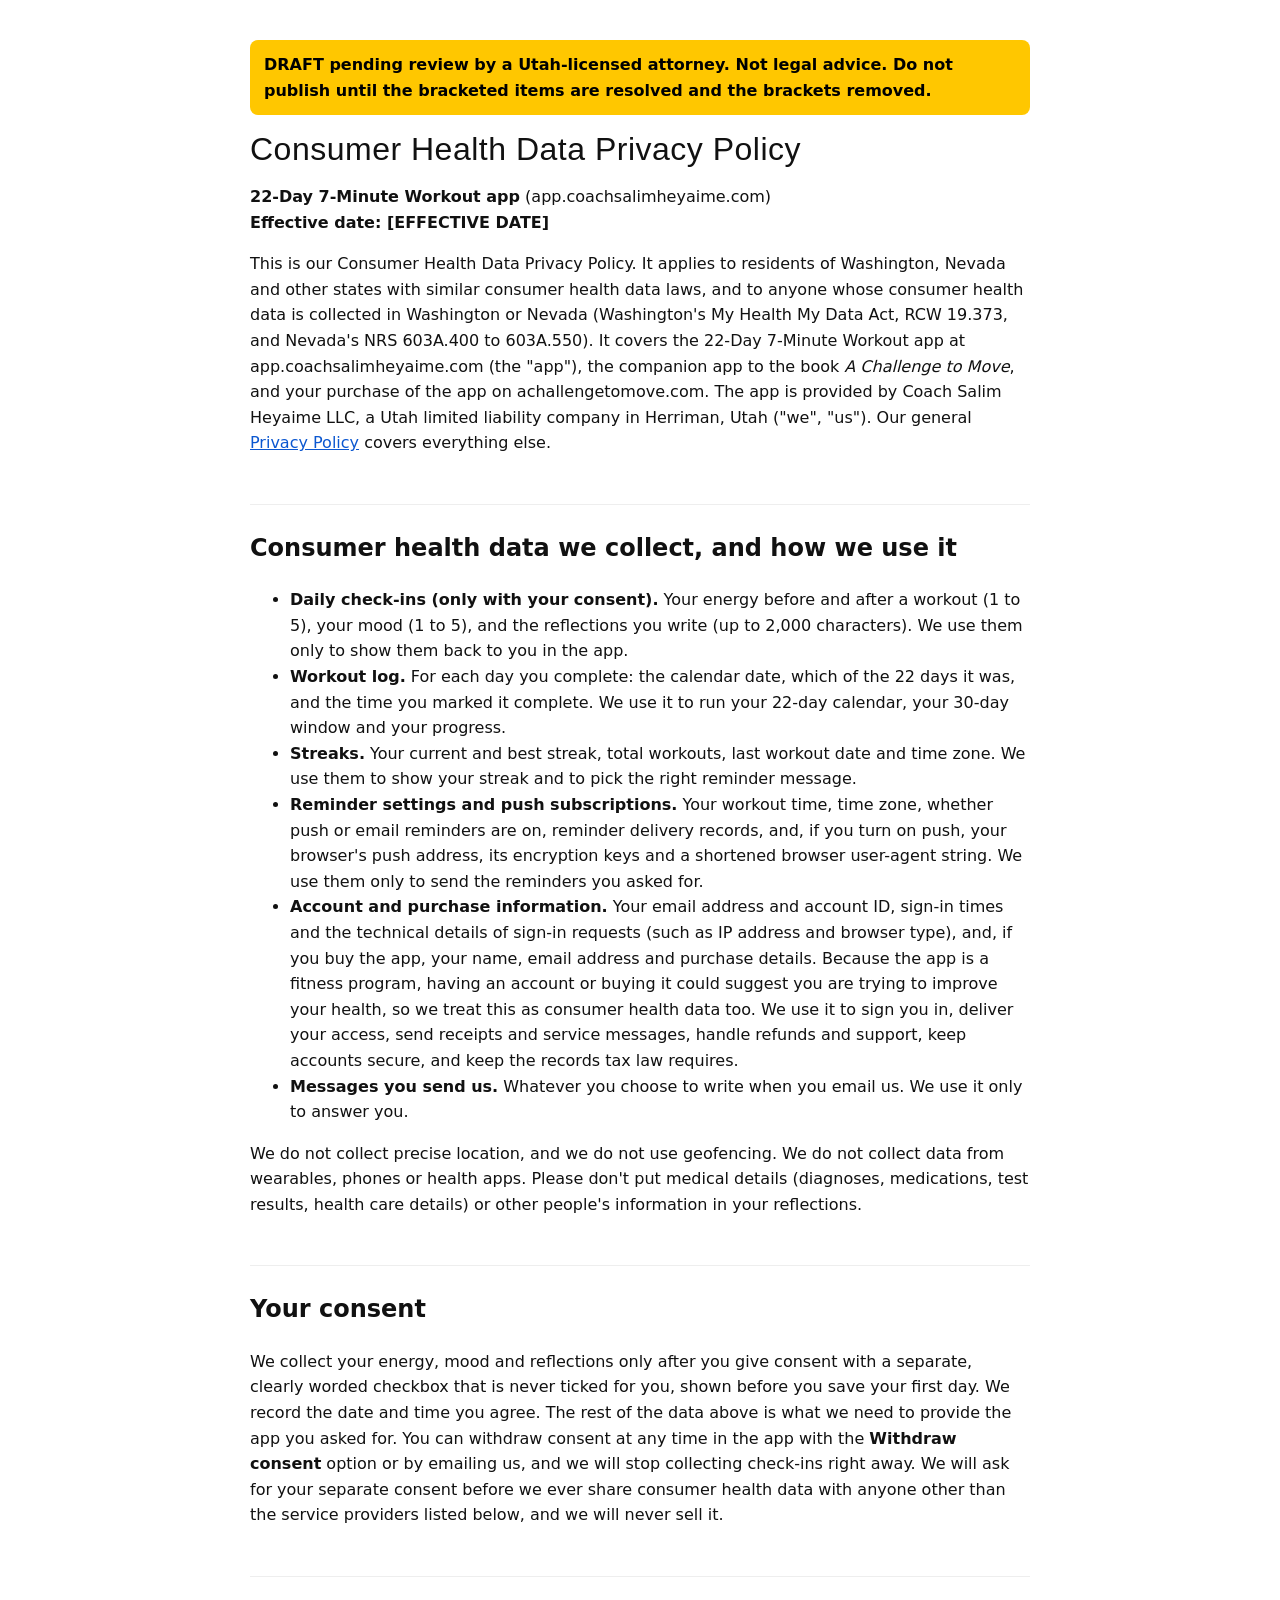
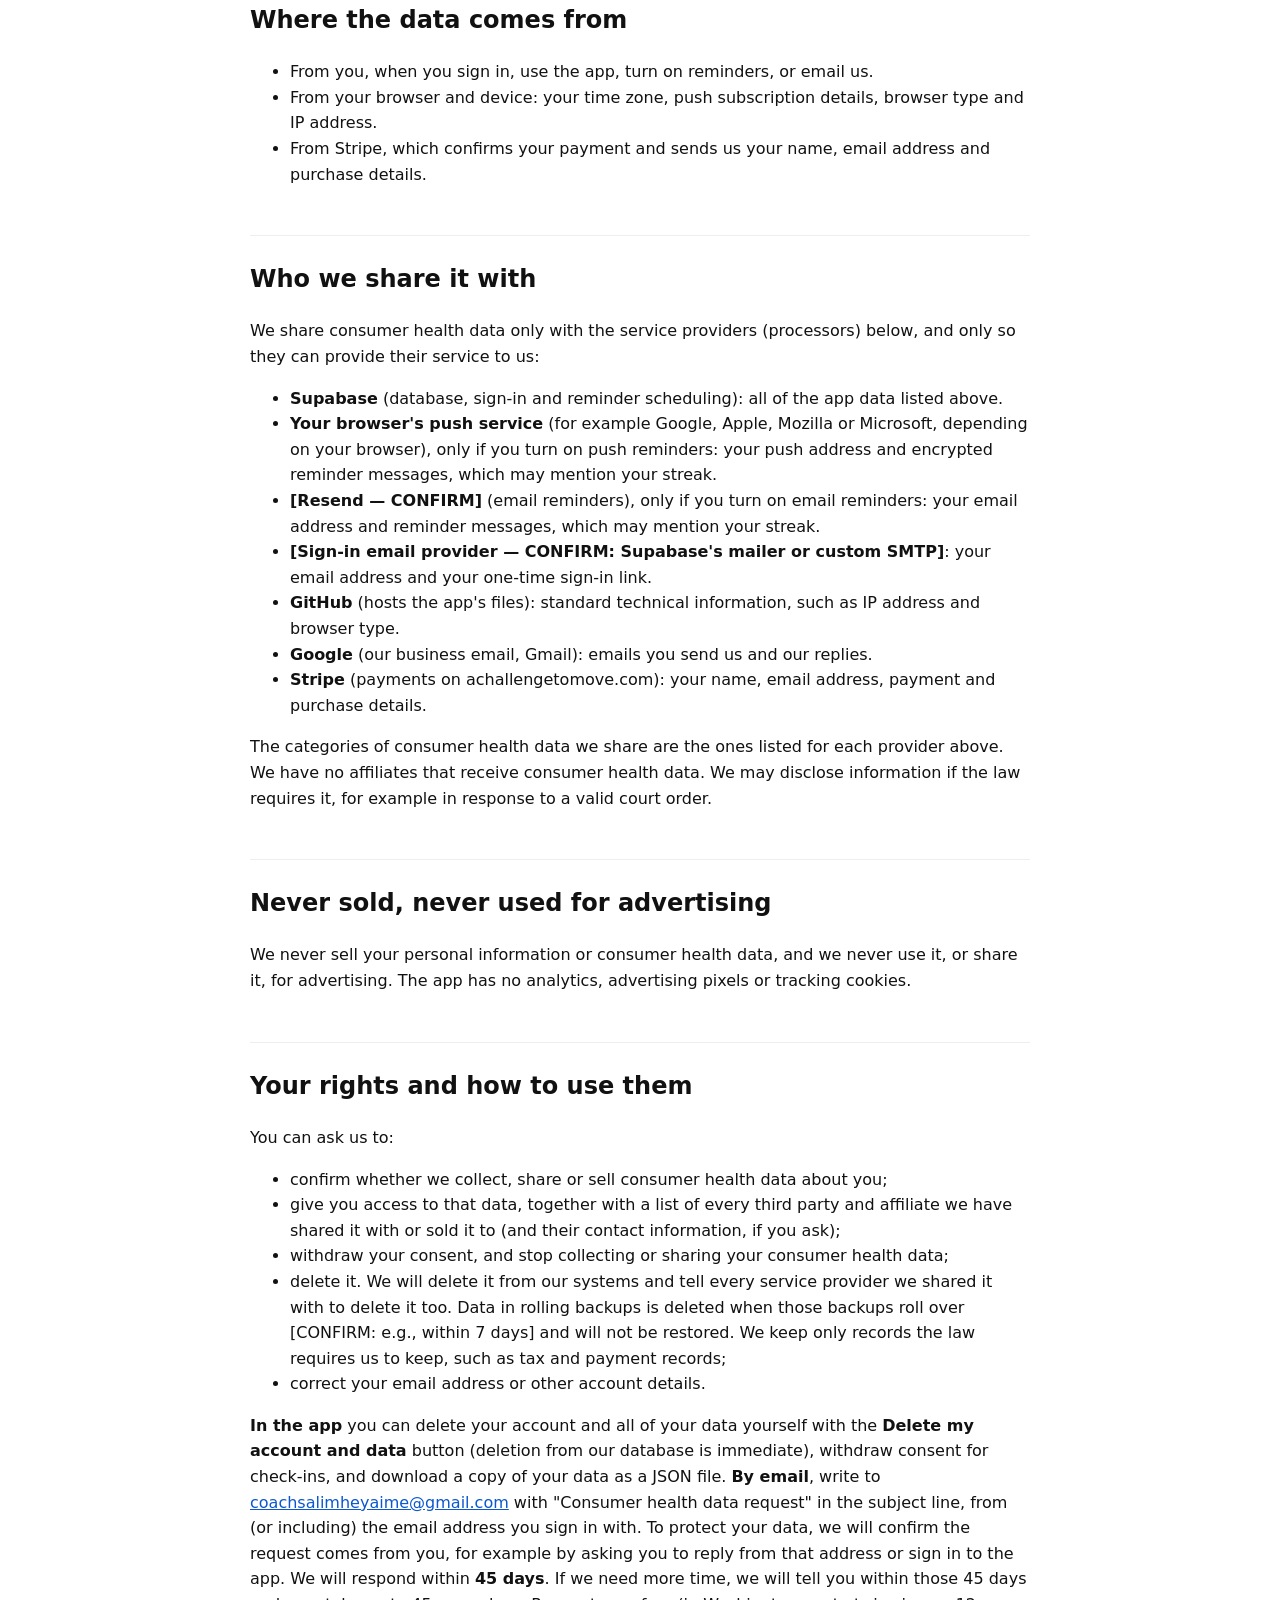
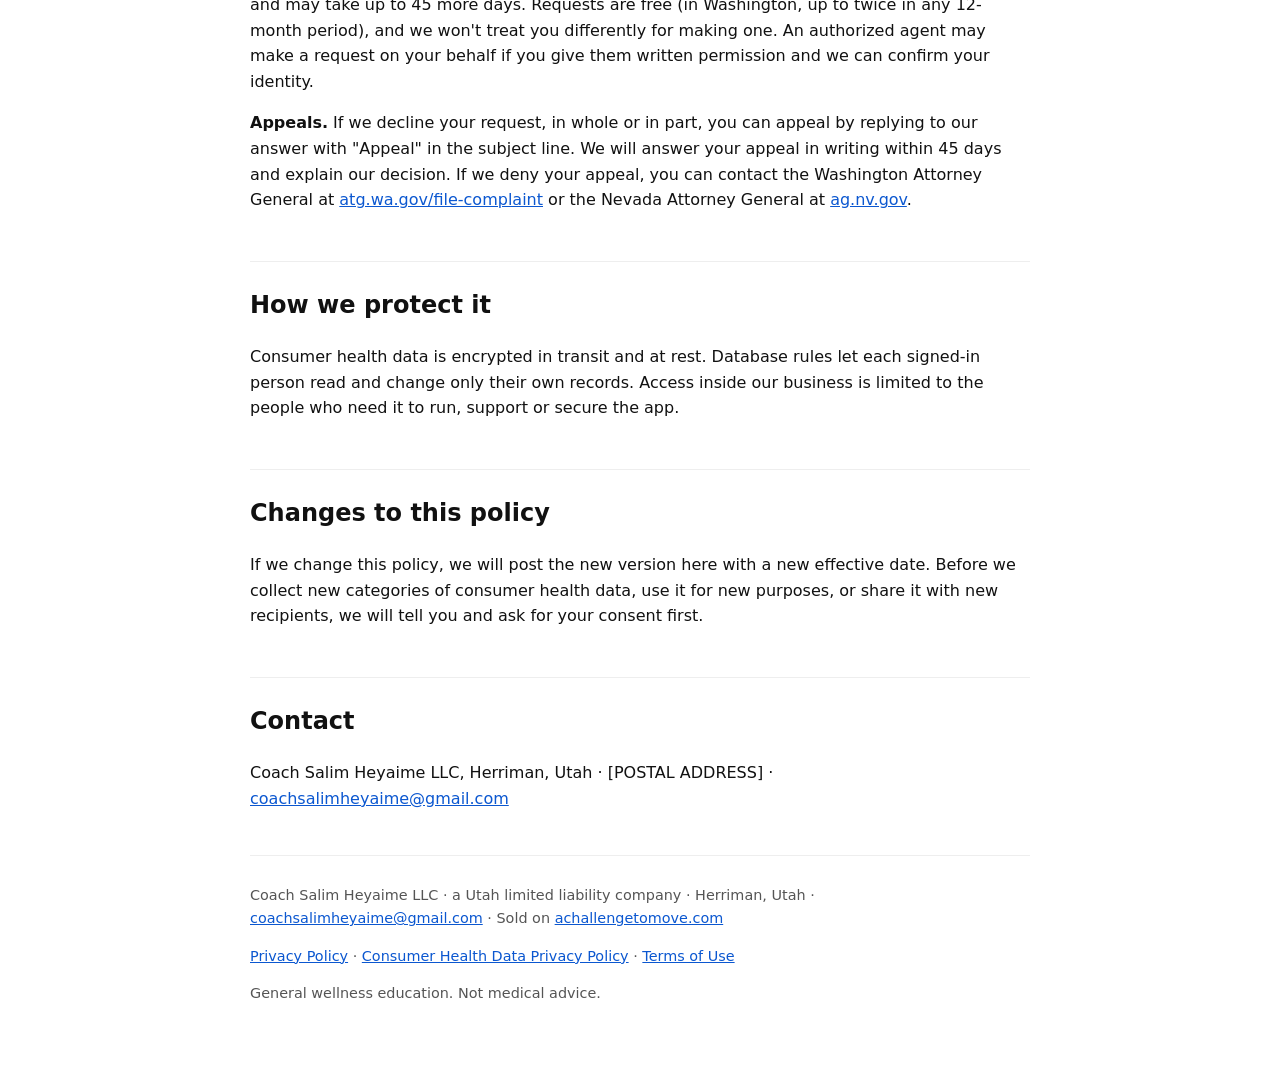
==== consumer-health-data/index.html @ 39d1b120 "Privacy rights (preview): consent gate (Terms + separate CHD consent, server-recorded with version)," ====
<!doctype html>
<html lang="en">
<head>
<meta charset="utf-8">
<meta name="viewport" content="width=device-width, initial-scale=1">
<meta name="robots" content="noindex, nofollow">
<title>Consumer Health Data Privacy Policy · 22-Day 7-Minute Workout · DRAFT</title>
<style>
  body{font-family:Lato,system-ui,-apple-system,"Segoe UI",Arial,sans-serif;line-height:1.6;max-width:780px;margin:0 auto;padding:24px 18px 60px;color:#111;background:#fff}
  h1{font-family:Anton,Impact,"Arial Narrow",sans-serif;font-weight:400;letter-spacing:.5px;line-height:1.15;margin:.4em 0}
  h2{margin-top:2em;border-top:1px solid #eee;padding-top:1em}
  .draft{background:#FFC700;color:#000;padding:12px 14px;border-radius:8px;font-weight:700}
  .note{background:#fff7d6;border-left:4px solid #FFC700;padding:10px 14px;margin:1em 0}
  .alt{background:#eef4ff;border-left:4px solid #3b6fd8;padding:10px 14px;margin:1em 0}
  table{border-collapse:collapse;width:100%;font-size:.95em}
  th,td{border:1px solid #ddd;padding:8px;vertical-align:top;text-align:left}
  th{background:#f6f6f6}
  .caps{font-weight:700;text-transform:none}
  a{color:#0b57d0}
  footer{margin-top:3em;font-size:.9em;color:#555;border-top:1px solid #eee;padding-top:1em}
</style>
</head>
<body>
<p class="draft">DRAFT pending review by a Utah-licensed attorney. Not legal advice. Do not publish until the bracketed items are resolved and the brackets removed.</p>

<h1>Consumer Health Data Privacy Policy</h1>
<p><strong>22-Day 7-Minute Workout app</strong> (app.coachsalimheyaime.com)<br>
<strong>Effective date: [EFFECTIVE DATE]</strong></p>

<p>This is our Consumer Health Data Privacy Policy. It applies to residents of Washington, Nevada and other states with similar consumer health data laws, and to anyone whose consumer health data is collected in Washington or Nevada (Washington's My Health My Data Act, RCW 19.373, and Nevada's NRS 603A.400 to 603A.550). It covers the 22-Day 7-Minute Workout app at app.coachsalimheyaime.com (the "app"), the companion app to the book <em>A Challenge to Move</em>, and your purchase of the app on achallengetomove.com. The app is provided by Coach Salim Heyaime LLC, a Utah limited liability company in Herriman, Utah ("we", "us"). Our general <a href="/privacy/">Privacy Policy</a> covers everything else.</p>

<h2>Consumer health data we collect, and how we use it</h2>
<ul>
  <li><strong>Daily check-ins (only with your consent).</strong> Your energy before and after a workout (1 to 5), your mood (1 to 5), and the reflections you write (up to 2,000 characters). We use them only to show them back to you in the app.</li>
  <li><strong>Workout log.</strong> For each day you complete: the calendar date, which of the 22 days it was, and the time you marked it complete. We use it to run your 22-day calendar, your 30-day window and your progress.</li>
  <li><strong>Streaks.</strong> Your current and best streak, total workouts, last workout date and time zone. We use them to show your streak and to pick the right reminder message.</li>
  <li><strong>Reminder settings and push subscriptions.</strong> Your workout time, time zone, whether push or email reminders are on, reminder delivery records, and, if you turn on push, your browser's push address, its encryption keys and a shortened browser user-agent string. We use them only to send the reminders you asked for.</li>
  <li><strong>Account and purchase information.</strong> Your email address and account ID, sign-in times and the technical details of sign-in requests (such as IP address and browser type), and, if you buy the app, your name, email address and purchase details. Because the app is a fitness program, having an account or buying it could suggest you are trying to improve your health, so we treat this as consumer health data too. We use it to sign you in, deliver your access, send receipts and service messages, handle refunds and support, keep accounts secure, and keep the records tax law requires.</li>
  <li><strong>Messages you send us.</strong> Whatever you choose to write when you email us. We use it only to answer you.</li>
</ul>
<p>We do not collect precise location, and we do not use geofencing. We do not collect data from wearables, phones or health apps. Please don't put medical details (diagnoses, medications, test results, health care details) or other people's information in your reflections.</p>

<h2>Your consent</h2>
<p>We collect your energy, mood and reflections only after you give consent with a separate, clearly worded checkbox that is never ticked for you, shown before you save your first day. We record the date and time you agree. The rest of the data above is what we need to provide the app you asked for. You can withdraw consent at any time in the app with the <strong>Withdraw consent</strong> option or by emailing us, and we will stop collecting check-ins right away. We will ask for your separate consent before we ever share consumer health data with anyone other than the service providers listed below, and we will never sell it.</p>

<h2>Where the data comes from</h2>
<ul>
  <li>From you, when you sign in, use the app, turn on reminders, or email us.</li>
  <li>From your browser and device: your time zone, push subscription details, browser type and IP address.</li>
  <li>From Stripe, which confirms your payment and sends us your name, email address and purchase details.</li>
</ul>

<h2>Who we share it with</h2>
<p>We share consumer health data only with the service providers (processors) below, and only so they can provide their service to us:</p>
<ul>
  <li><strong>Supabase</strong> (database, sign-in and reminder scheduling): all of the app data listed above.</li>
  <li><strong>Your browser's push service</strong> (for example Google, Apple, Mozilla or Microsoft, depending on your browser), only if you turn on push reminders: your push address and encrypted reminder messages, which may mention your streak.</li>
  <li><strong>[Resend — CONFIRM]</strong> (email reminders), only if you turn on email reminders: your email address and reminder messages, which may mention your streak.</li>
  <li><strong>[Sign-in email provider — CONFIRM: Supabase's mailer or custom SMTP]</strong>: your email address and your one-time sign-in link.</li>
  <li><strong>GitHub</strong> (hosts the app's files): standard technical information, such as IP address and browser type.</li>
  <li><strong>Google</strong> (our business email, Gmail): emails you send us and our replies.</li>
  <li><strong>Stripe</strong> (payments on achallengetomove.com): your name, email address, payment and purchase details.</li>
</ul>
<p>The categories of consumer health data we share are the ones listed for each provider above. We have no affiliates that receive consumer health data. We may disclose information if the law requires it, for example in response to a valid court order.</p>

<h2>Never sold, never used for advertising</h2>
<p>We never sell your personal information or consumer health data, and we never use it, or share it, for advertising. The app has no analytics, advertising pixels or tracking cookies.</p>

<h2>Your rights and how to use them</h2>
<p>You can ask us to:</p>
<ul>
  <li>confirm whether we collect, share or sell consumer health data about you;</li>
  <li>give you access to that data, together with a list of every third party and affiliate we have shared it with or sold it to (and their contact information, if you ask);</li>
  <li>withdraw your consent, and stop collecting or sharing your consumer health data;</li>
  <li>delete it. We will delete it from our systems and tell every service provider we shared it with to delete it too. Data in rolling backups is deleted when those backups roll over [CONFIRM: e.g., within 7 days] and will not be restored. We keep only records the law requires us to keep, such as tax and payment records;</li>
  <li>correct your email address or other account details.</li>
</ul>
<p><strong>In the app</strong> you can delete your account and all of your data yourself with the <strong>Delete my account and data</strong> button (deletion from our database is immediate), withdraw consent for check-ins, and download a copy of your data as a JSON file. <strong>By email</strong>, write to <a href="mailto:coachsalimheyaime@gmail.com?subject=Consumer%20health%20data%20request">coachsalimheyaime@gmail.com</a> with "Consumer health data request" in the subject line, from (or including) the email address you sign in with. To protect your data, we will confirm the request comes from you, for example by asking you to reply from that address or sign in to the app. We will respond within <strong>45 days</strong>. If we need more time, we will tell you within those 45 days and may take up to 45 more days. Requests are free (in Washington, up to twice in any 12-month period), and we won't treat you differently for making one. An authorized agent may make a request on your behalf if you give them written permission and we can confirm your identity.</p>

<p><strong>Appeals.</strong> If we decline your request, in whole or in part, you can appeal by replying to our answer with "Appeal" in the subject line. We will answer your appeal in writing within 45 days and explain our decision. If we deny your appeal, you can contact the Washington Attorney General at <a href="https://www.atg.wa.gov/file-complaint">atg.wa.gov/file-complaint</a> or the Nevada Attorney General at <a href="https://ag.nv.gov/">ag.nv.gov</a>.</p>

<h2>How we protect it</h2>
<p>Consumer health data is encrypted in transit and at rest. Database rules let each signed-in person read and change only their own records. Access inside our business is limited to the people who need it to run, support or secure the app.</p>

<h2>Changes to this policy</h2>
<p>If we change this policy, we will post the new version here with a new effective date. Before we collect new categories of consumer health data, use it for new purposes, or share it with new recipients, we will tell you and ask for your consent first.</p>

<h2>Contact</h2>
<p>Coach Salim Heyaime LLC, Herriman, Utah · [POSTAL ADDRESS] · <a href="mailto:coachsalimheyaime@gmail.com">coachsalimheyaime@gmail.com</a></p>

<footer>
<p>Coach Salim Heyaime LLC · a Utah limited liability company · Herriman, Utah · <a href="mailto:coachsalimheyaime@gmail.com">coachsalimheyaime@gmail.com</a> · Sold on <a href="https://achallengetomove.com/">achallengetomove.com</a></p>
<p><a href="/privacy/">Privacy Policy</a> · <a href="/consumer-health-data/">Consumer Health Data Privacy Policy</a> · <a href="/terms/">Terms of Use</a></p>
<p>General wellness education. Not medical advice.</p>
</footer>
</body>
</html>
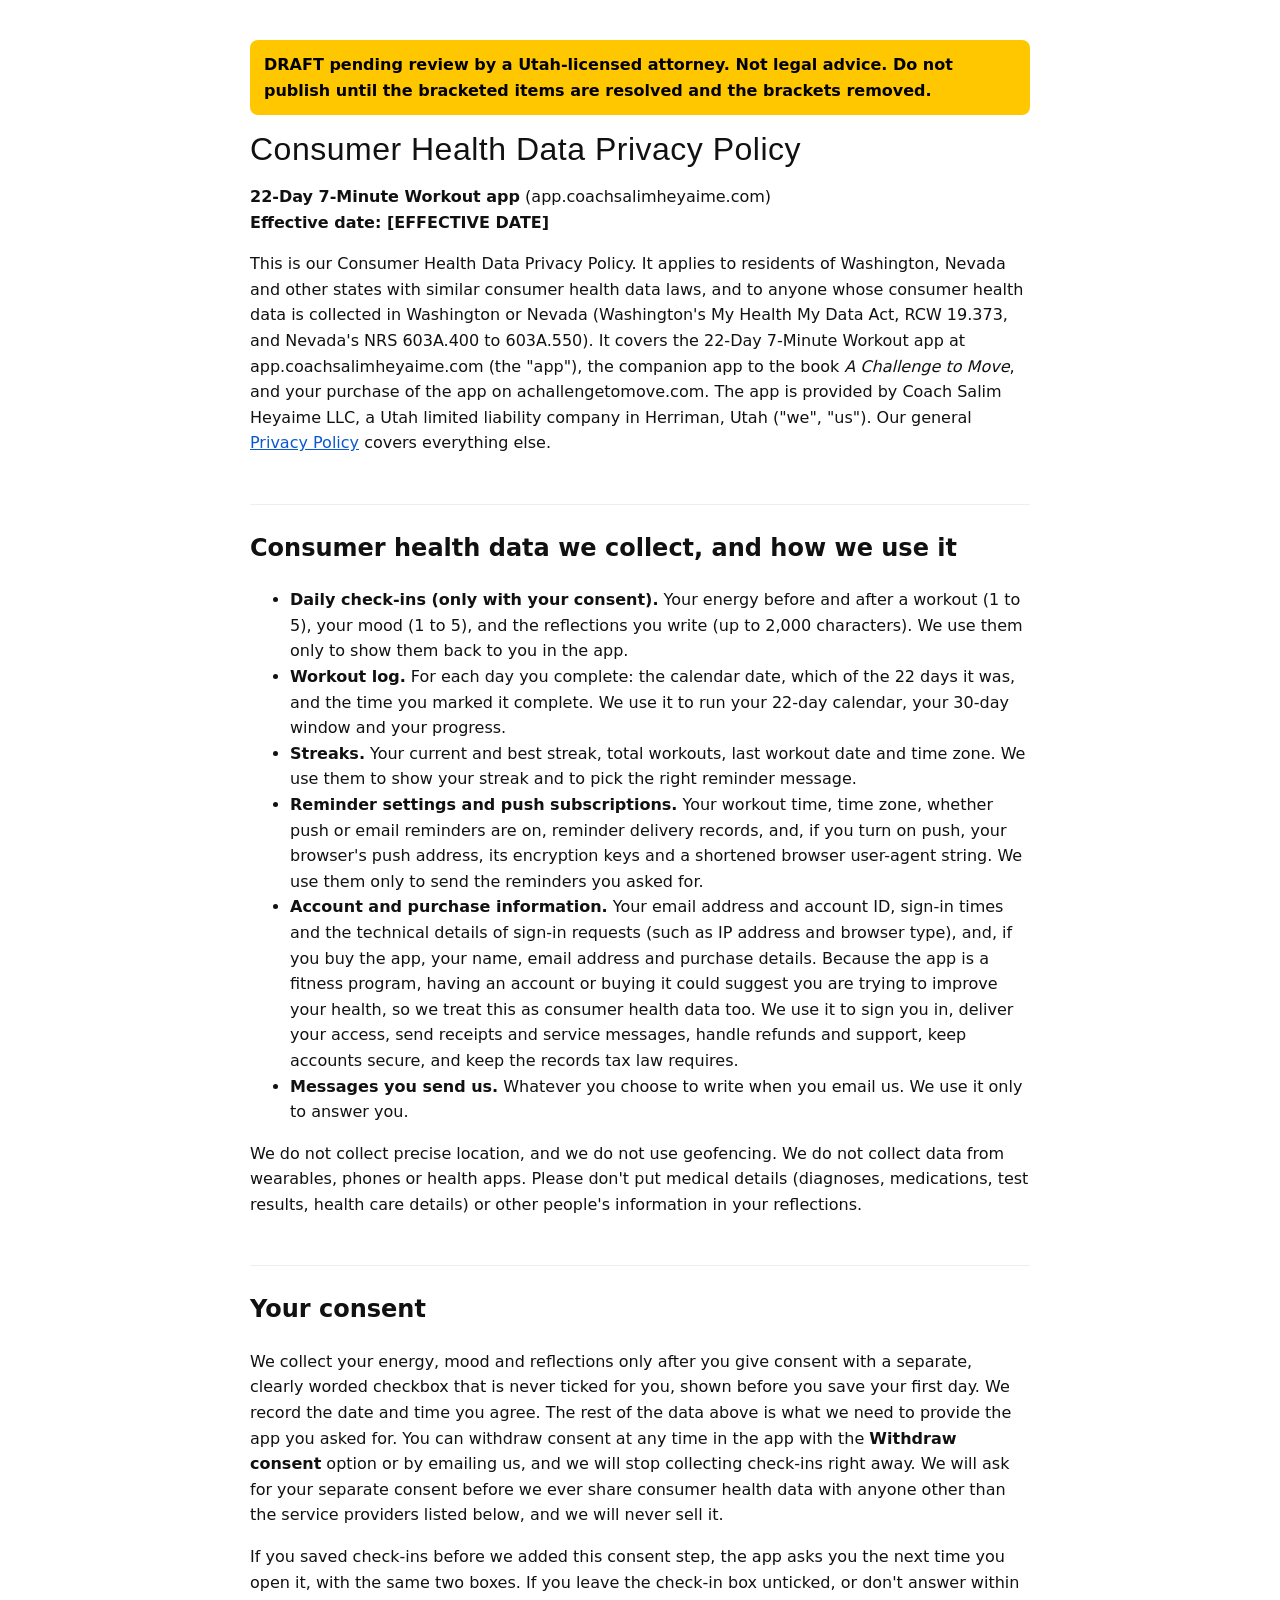
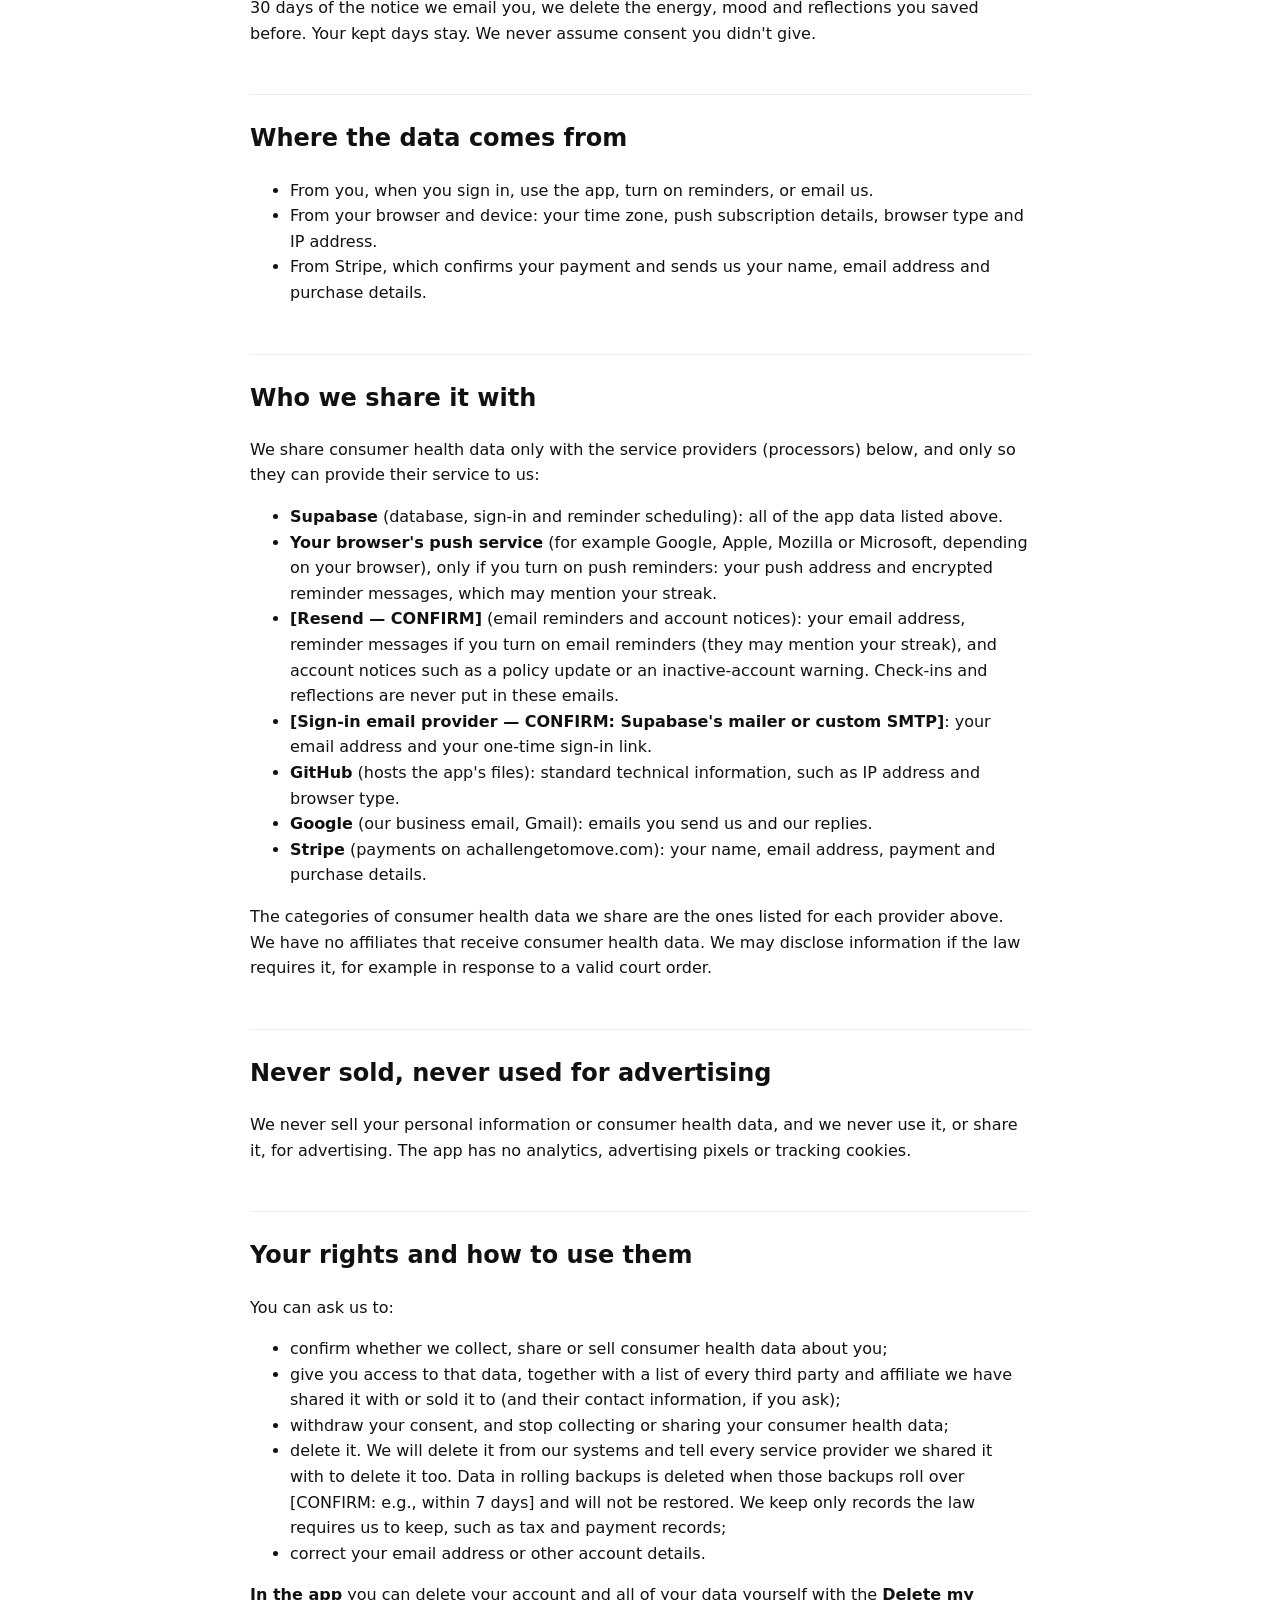
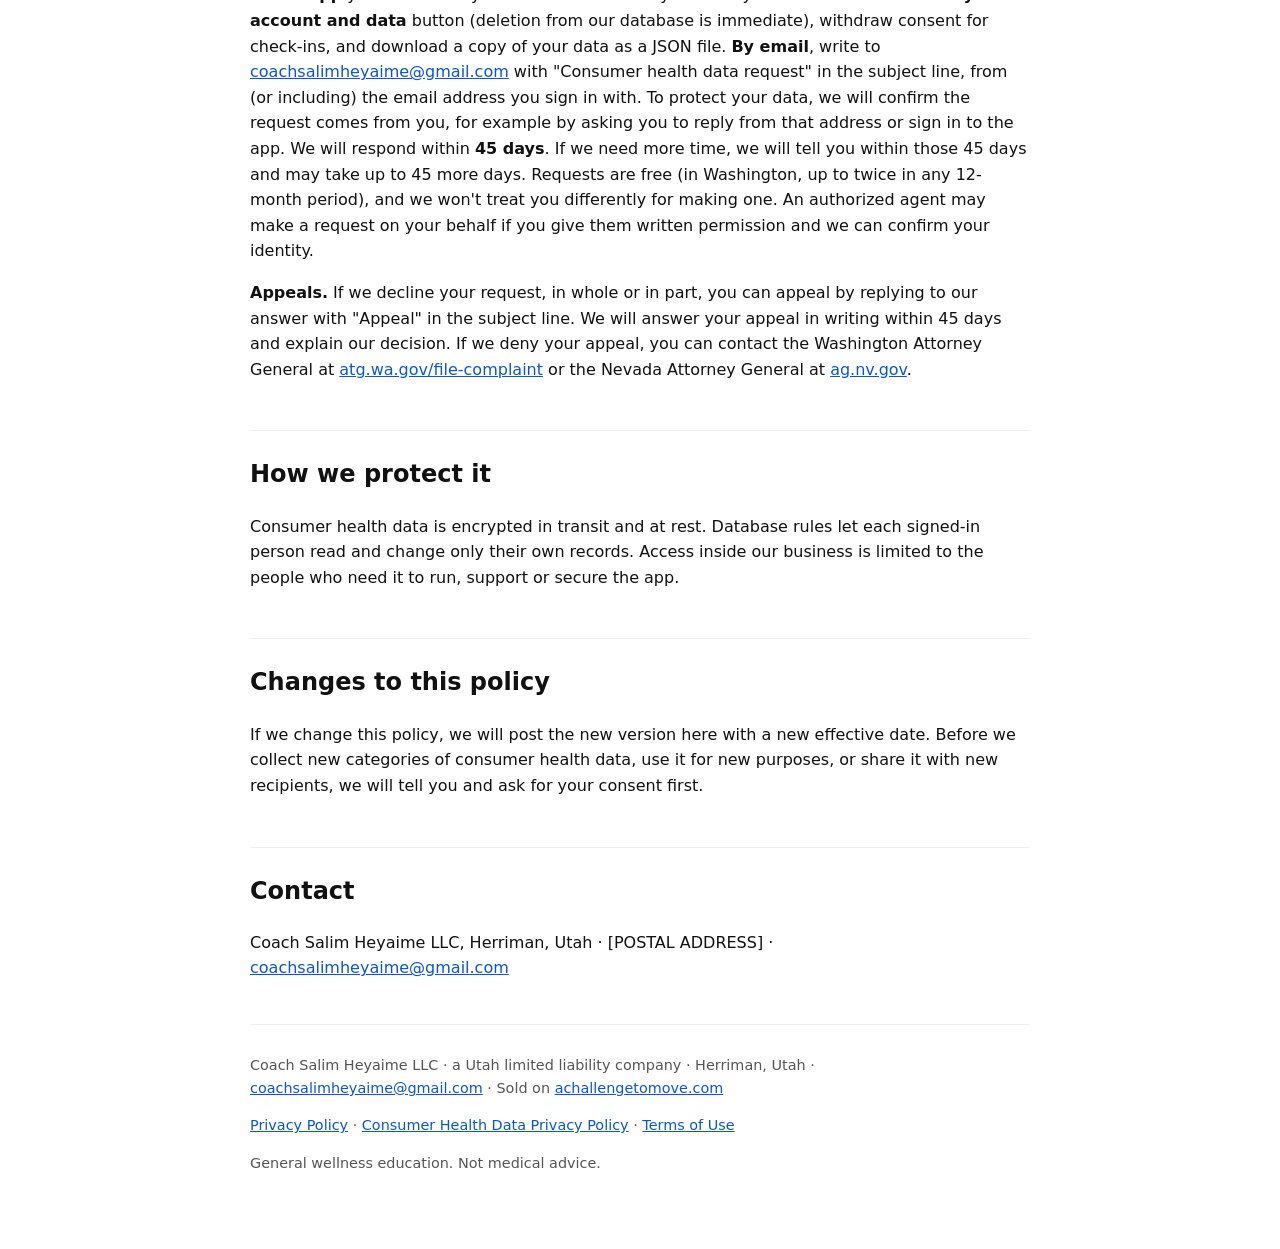
==== commit 81573d79: "Privacy: Salim's decisions — existing-user consent screen, decline nulls past check-ins, 22-Day 7-Mi" ====
--- a/consumer-health-data/index.html
+++ b/consumer-health-data/index.html
@@ -42,6 +42,7 @@
 
 <h2>Your consent</h2>
 <p>We collect your energy, mood and reflections only after you give consent with a separate, clearly worded checkbox that is never ticked for you, shown before you save your first day. We record the date and time you agree. The rest of the data above is what we need to provide the app you asked for. You can withdraw consent at any time in the app with the <strong>Withdraw consent</strong> option or by emailing us, and we will stop collecting check-ins right away. We will ask for your separate consent before we ever share consumer health data with anyone other than the service providers listed below, and we will never sell it.</p>
+<p>If you saved check-ins before we added this consent step, the app asks you the next time you open it, with the same two boxes. If you leave the check-in box unticked, or don't answer within 30 days of the notice we email you, we delete the energy, mood and reflections you saved before. Your kept days stay. We never assume consent you didn't give.</p>
 
 <h2>Where the data comes from</h2>
 <ul>
@@ -55,7 +56,7 @@
 <ul>
   <li><strong>Supabase</strong> (database, sign-in and reminder scheduling): all of the app data listed above.</li>
   <li><strong>Your browser's push service</strong> (for example Google, Apple, Mozilla or Microsoft, depending on your browser), only if you turn on push reminders: your push address and encrypted reminder messages, which may mention your streak.</li>
-  <li><strong>[Resend — CONFIRM]</strong> (email reminders), only if you turn on email reminders: your email address and reminder messages, which may mention your streak.</li>
+  <li><strong>[Resend — CONFIRM]</strong> (email reminders and account notices): your email address, reminder messages if you turn on email reminders (they may mention your streak), and account notices such as a policy update or an inactive-account warning. Check-ins and reflections are never put in these emails.</li>
   <li><strong>[Sign-in email provider — CONFIRM: Supabase's mailer or custom SMTP]</strong>: your email address and your one-time sign-in link.</li>
   <li><strong>GitHub</strong> (hosts the app's files): standard technical information, such as IP address and browser type.</li>
   <li><strong>Google</strong> (our business email, Gmail): emails you send us and our replies.</li>
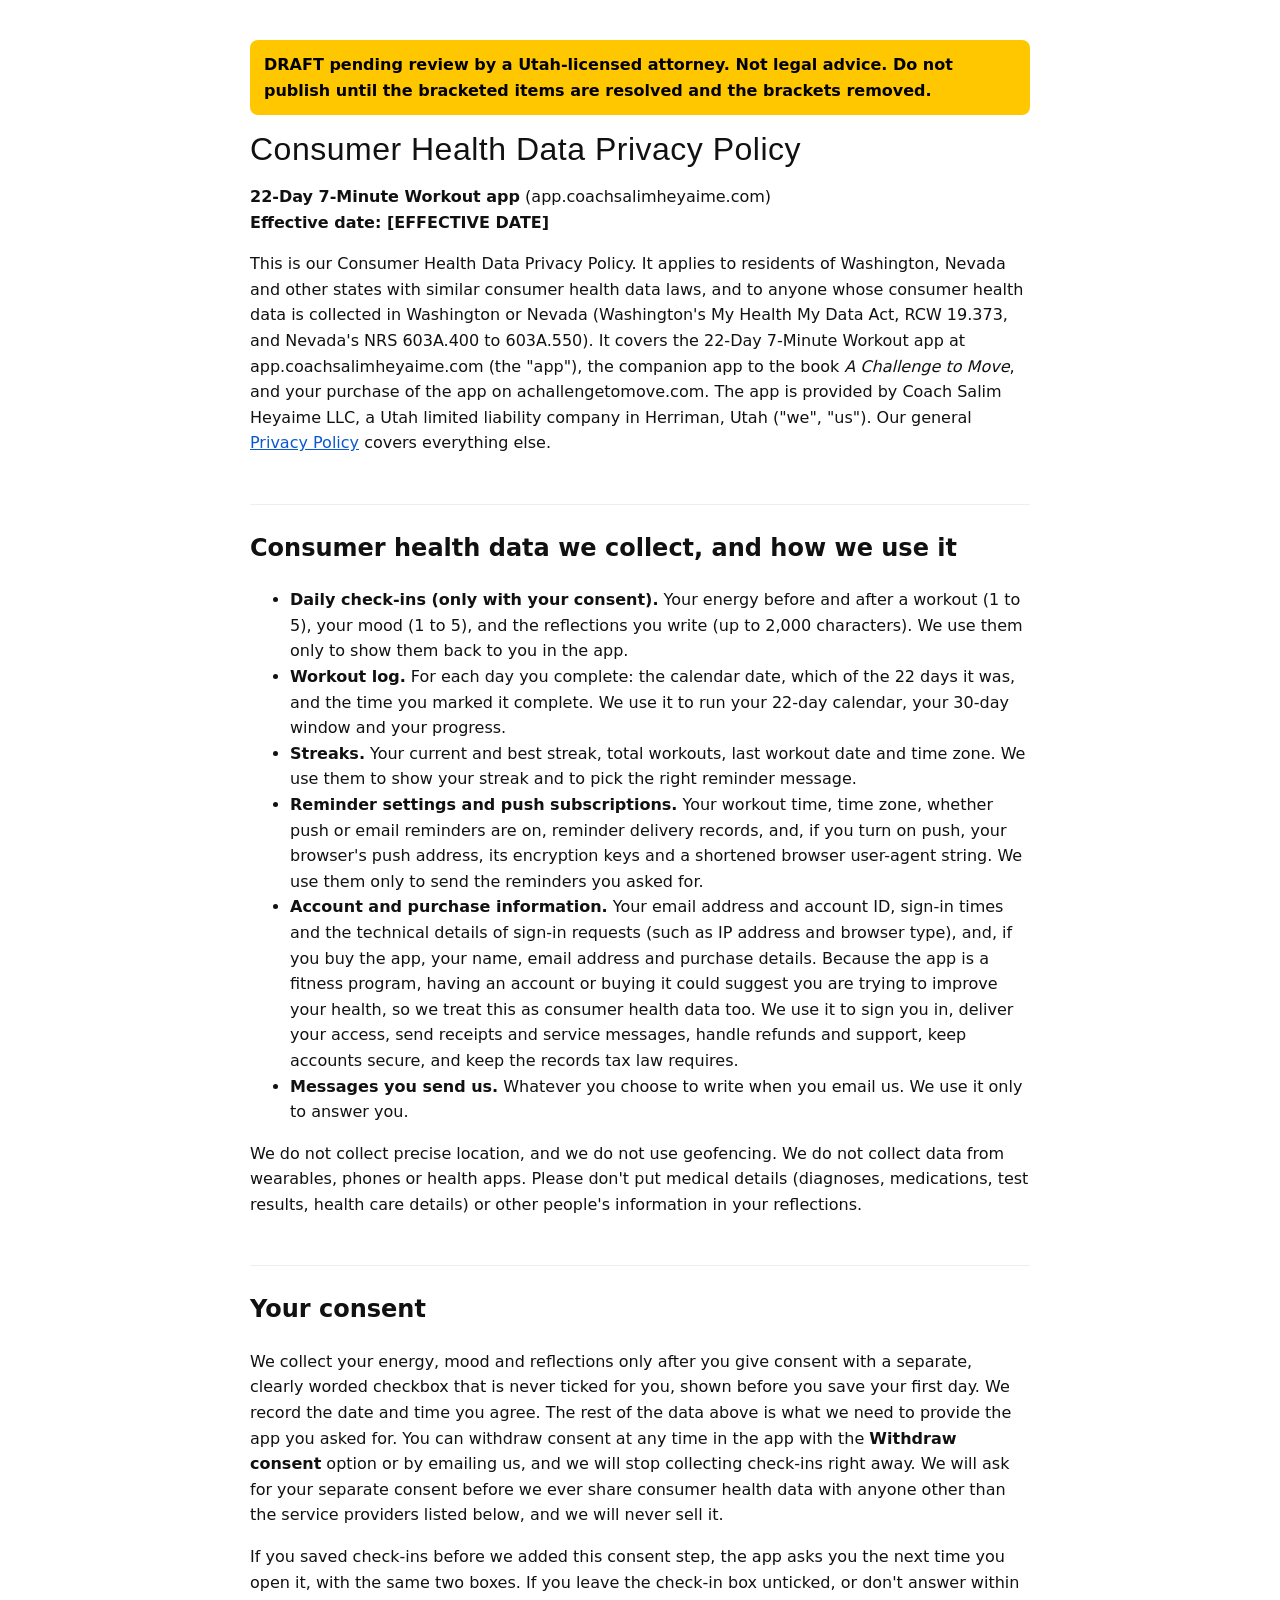
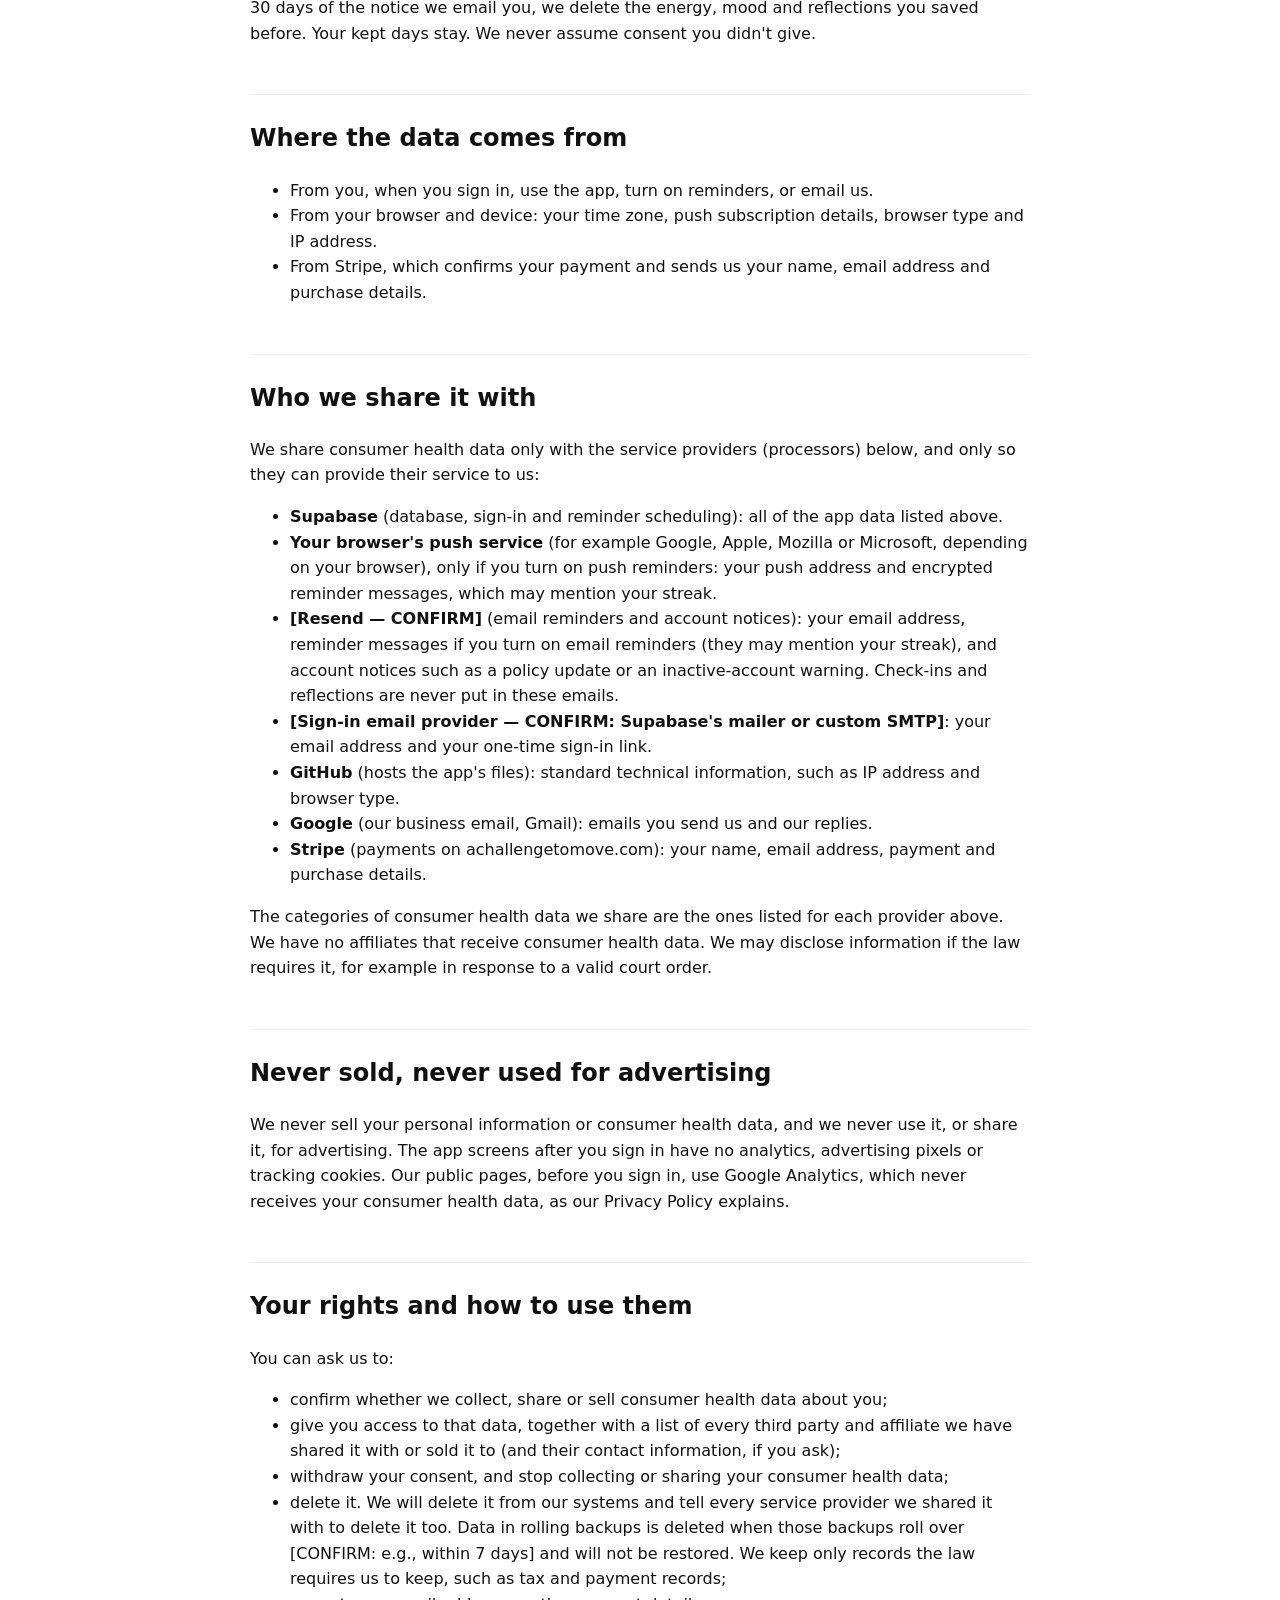
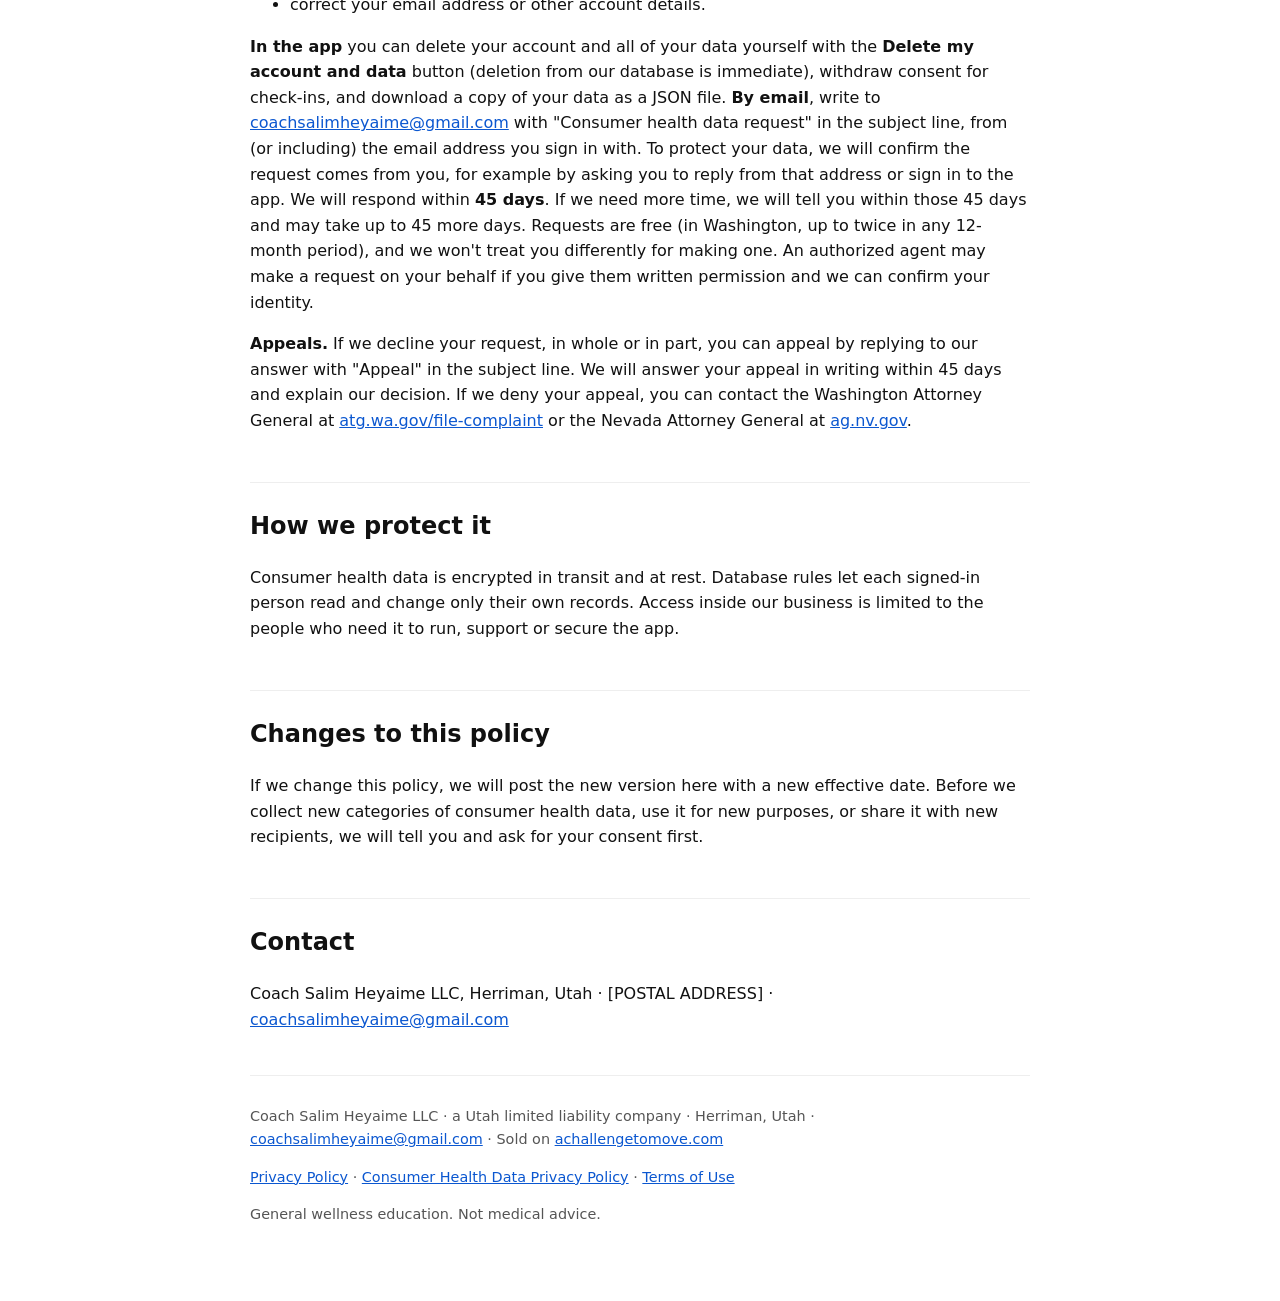
==== commit 96fe963e: "Merge preview/privacy-rights into preview/ga-public: policy pages, privacy add-on, SW denylist; priv" ====
--- a/consumer-health-data/index.html
+++ b/consumer-health-data/index.html
@@ -65,7 +65,7 @@
 <p>The categories of consumer health data we share are the ones listed for each provider above. We have no affiliates that receive consumer health data. We may disclose information if the law requires it, for example in response to a valid court order.</p>
 
 <h2>Never sold, never used for advertising</h2>
-<p>We never sell your personal information or consumer health data, and we never use it, or share it, for advertising. The app has no analytics, advertising pixels or tracking cookies.</p>
+<p>We never sell your personal information or consumer health data, and we never use it, or share it, for advertising. The app screens after you sign in have no analytics, advertising pixels or tracking cookies. Our public pages, before you sign in, use Google Analytics, which never receives your consumer health data, as our Privacy Policy explains.</p>
 
 <h2>Your rights and how to use them</h2>
 <p>You can ask us to:</p>
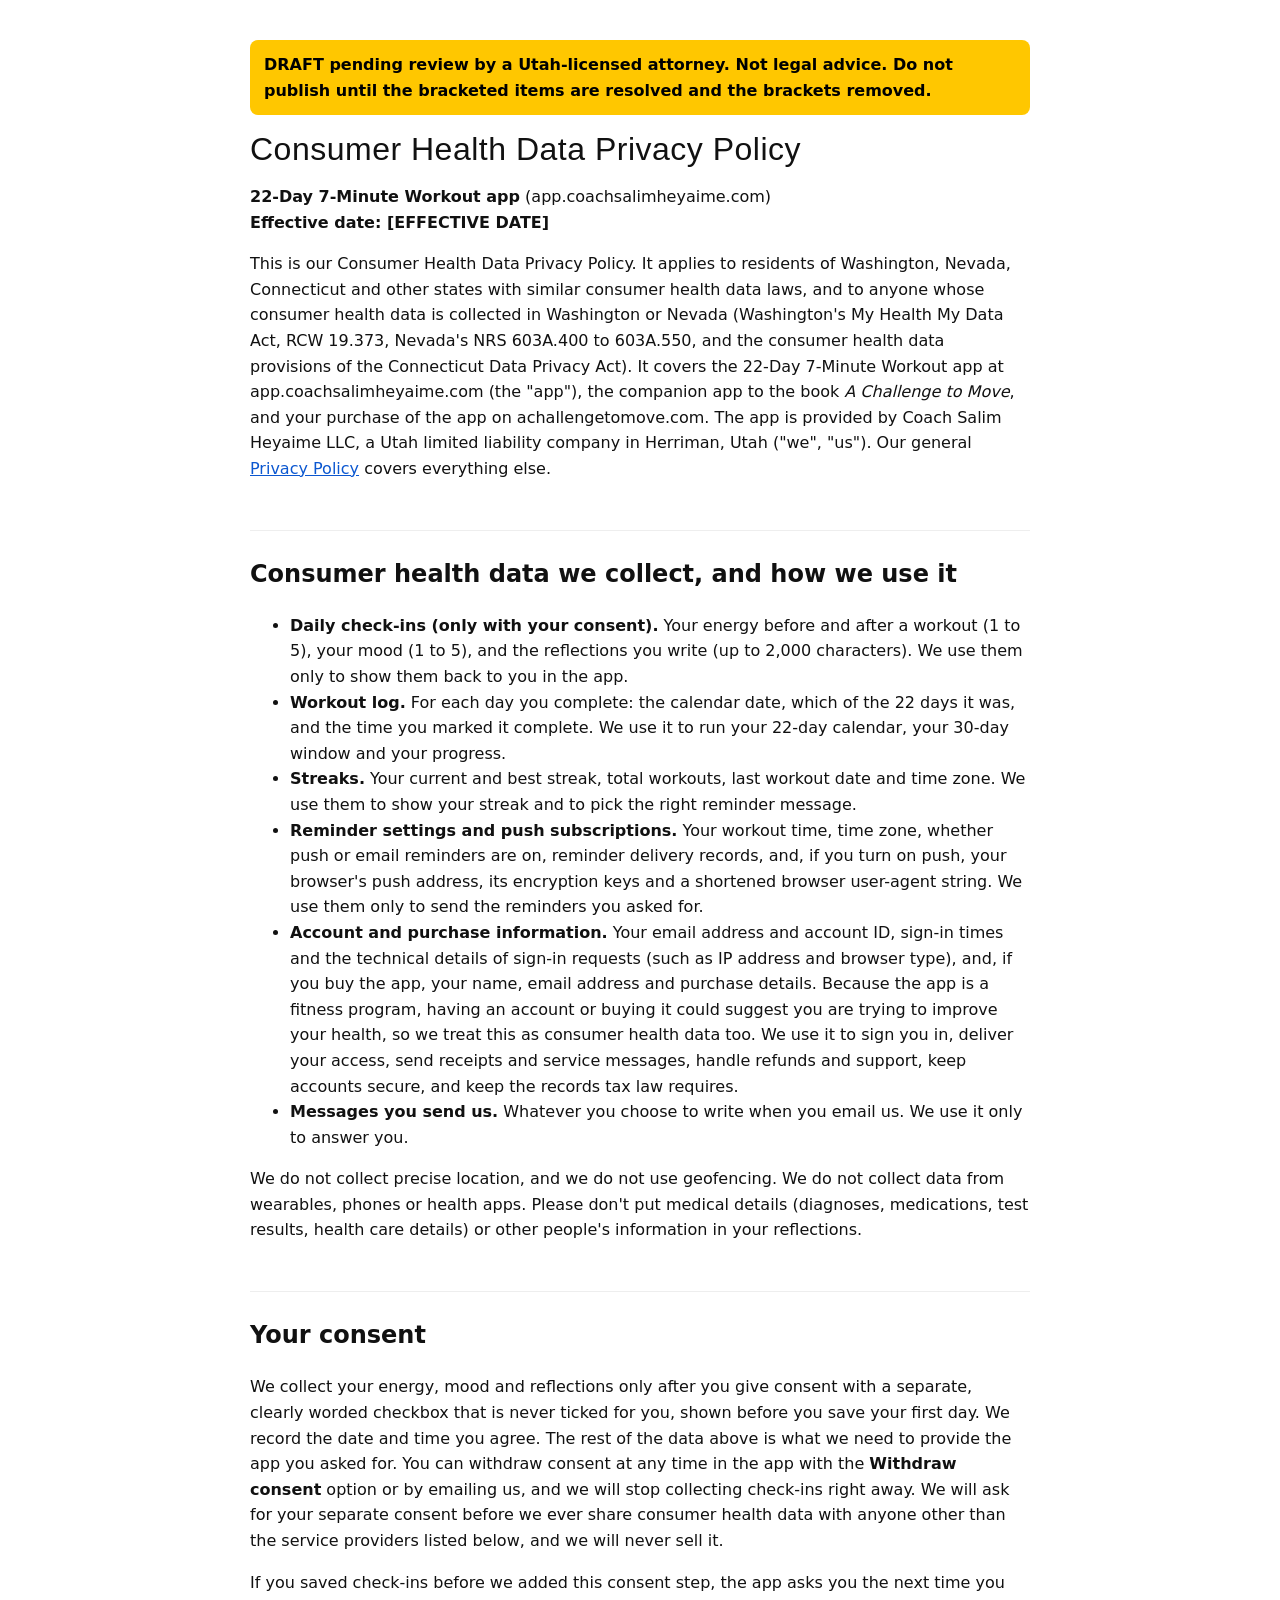
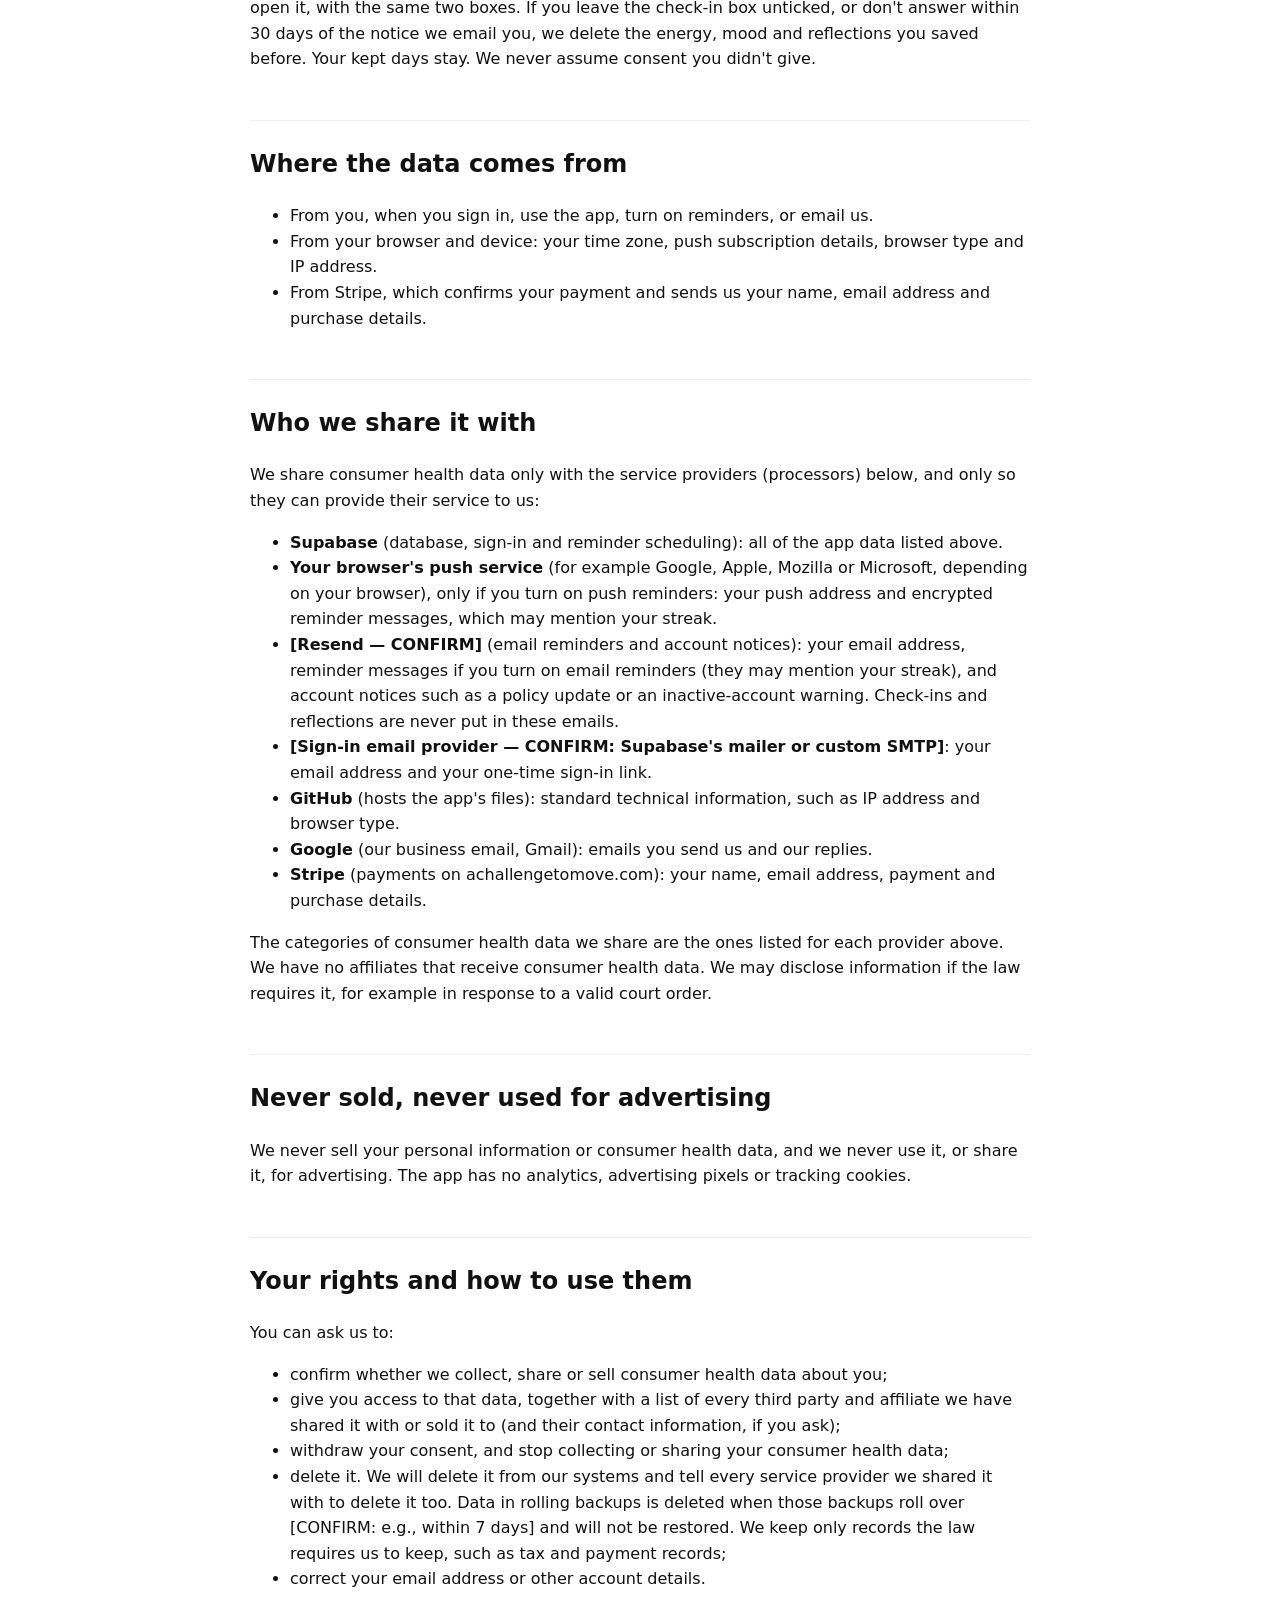
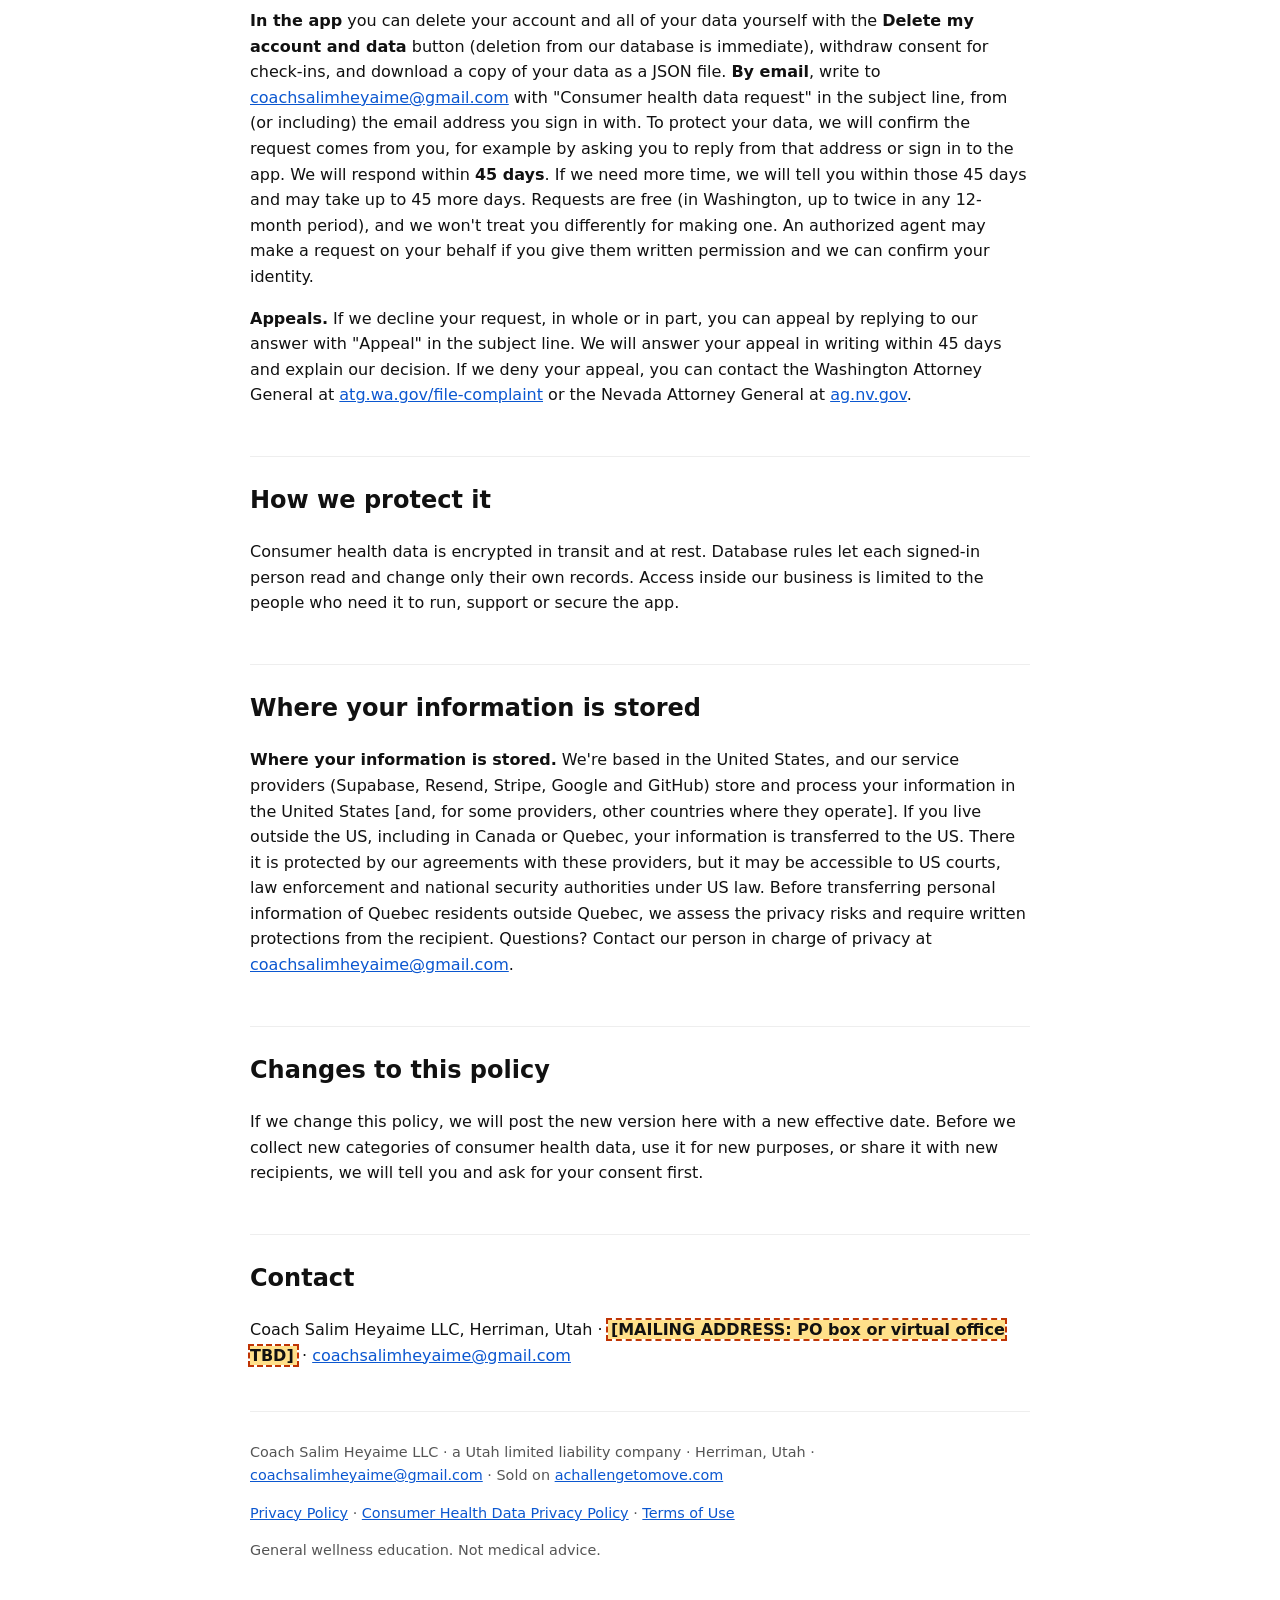
==== commit 8a604bb3: "Privacy rights, ship-ready preview (F(i)): preview/privacy-rights (e017189) merged with current main" ====
--- a/consumer-health-data/index.html
+++ b/consumer-health-data/index.html
@@ -18,6 +18,7 @@
   .caps{font-weight:700;text-transform:none}
   a{color:#0b57d0}
   footer{margin-top:3em;font-size:.9em;color:#555;border-top:1px solid #eee;padding-top:1em}
+  .tbd{background:#ffe08a;outline:2px dashed #bf3404;padding:0 .2em;font-weight:700}
 </style>
 </head>
 <body>
@@ -27,7 +28,7 @@
 <p><strong>22-Day 7-Minute Workout app</strong> (app.coachsalimheyaime.com)<br>
 <strong>Effective date: [EFFECTIVE DATE]</strong></p>
 
-<p>This is our Consumer Health Data Privacy Policy. It applies to residents of Washington, Nevada and other states with similar consumer health data laws, and to anyone whose consumer health data is collected in Washington or Nevada (Washington's My Health My Data Act, RCW 19.373, and Nevada's NRS 603A.400 to 603A.550). It covers the 22-Day 7-Minute Workout app at app.coachsalimheyaime.com (the "app"), the companion app to the book <em>A Challenge to Move</em>, and your purchase of the app on achallengetomove.com. The app is provided by Coach Salim Heyaime LLC, a Utah limited liability company in Herriman, Utah ("we", "us"). Our general <a href="/privacy/">Privacy Policy</a> covers everything else.</p>
+<p>This is our Consumer Health Data Privacy Policy. It applies to residents of Washington, Nevada, Connecticut and other states with similar consumer health data laws, and to anyone whose consumer health data is collected in Washington or Nevada (Washington's My Health My Data Act, RCW 19.373, Nevada's NRS 603A.400 to 603A.550, and the consumer health data provisions of the Connecticut Data Privacy Act). It covers the 22-Day 7-Minute Workout app at app.coachsalimheyaime.com (the "app"), the companion app to the book <em>A Challenge to Move</em>, and your purchase of the app on achallengetomove.com. The app is provided by Coach Salim Heyaime LLC, a Utah limited liability company in Herriman, Utah ("we", "us"). Our general <a href="/privacy/">Privacy Policy</a> covers everything else.</p>
 
 <h2>Consumer health data we collect, and how we use it</h2>
 <ul>
@@ -65,7 +66,7 @@
 <p>The categories of consumer health data we share are the ones listed for each provider above. We have no affiliates that receive consumer health data. We may disclose information if the law requires it, for example in response to a valid court order.</p>
 
 <h2>Never sold, never used for advertising</h2>
-<p>We never sell your personal information or consumer health data, and we never use it, or share it, for advertising. The app screens after you sign in have no analytics, advertising pixels or tracking cookies. Our public pages, before you sign in, use Google Analytics, which never receives your consumer health data, as our Privacy Policy explains.</p>
+<p>We never sell your personal information or consumer health data, and we never use it, or share it, for advertising. The app has no analytics, advertising pixels or tracking cookies.</p>
 
 <h2>Your rights and how to use them</h2>
 <p>You can ask us to:</p>
@@ -83,11 +84,14 @@
 <h2>How we protect it</h2>
 <p>Consumer health data is encrypted in transit and at rest. Database rules let each signed-in person read and change only their own records. Access inside our business is limited to the people who need it to run, support or secure the app.</p>
 
+<h2>Where your information is stored</h2>
+<p><strong>Where your information is stored.</strong> We're based in the United States, and our service providers (Supabase, Resend, Stripe, Google and GitHub) store and process your information in the United States [and, for some providers, other countries where they operate]. If you live outside the US, including in Canada or Quebec, your information is transferred to the US. There it is protected by our agreements with these providers, but it may be accessible to US courts, law enforcement and national security authorities under US law. Before transferring personal information of Quebec residents outside Quebec, we assess the privacy risks and require written protections from the recipient. Questions? Contact our person in charge of privacy at <a href="mailto:coachsalimheyaime@gmail.com">coachsalimheyaime@gmail.com</a>.</p>
+
 <h2>Changes to this policy</h2>
 <p>If we change this policy, we will post the new version here with a new effective date. Before we collect new categories of consumer health data, use it for new purposes, or share it with new recipients, we will tell you and ask for your consent first.</p>
 
 <h2>Contact</h2>
-<p>Coach Salim Heyaime LLC, Herriman, Utah · [POSTAL ADDRESS] · <a href="mailto:coachsalimheyaime@gmail.com">coachsalimheyaime@gmail.com</a></p>
+<p>Coach Salim Heyaime LLC, Herriman, Utah · <span class="tbd">[MAILING ADDRESS: PO box or virtual office TBD]</span> · <a href="mailto:coachsalimheyaime@gmail.com">coachsalimheyaime@gmail.com</a></p>
 
 <footer>
 <p>Coach Salim Heyaime LLC · a Utah limited liability company · Herriman, Utah · <a href="mailto:coachsalimheyaime@gmail.com">coachsalimheyaime@gmail.com</a> · Sold on <a href="https://achallengetomove.com/">achallengetomove.com</a></p>
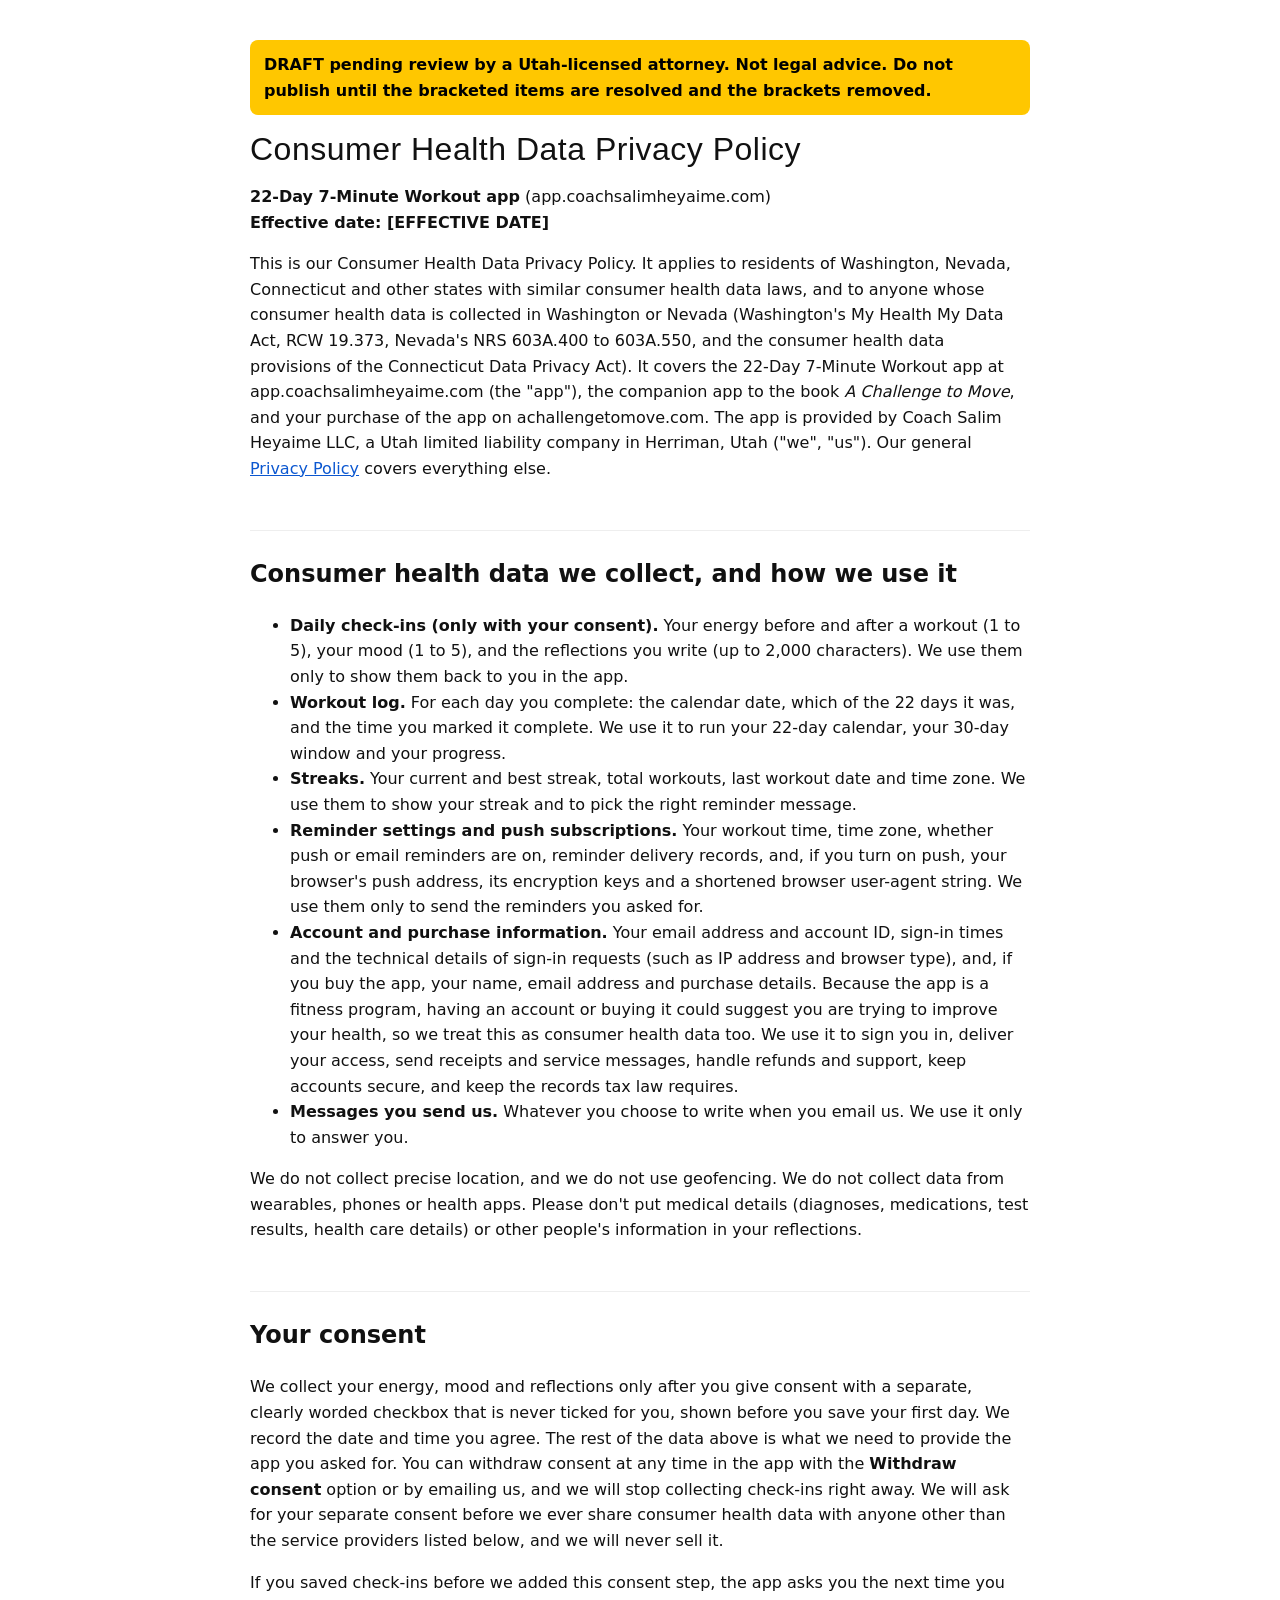
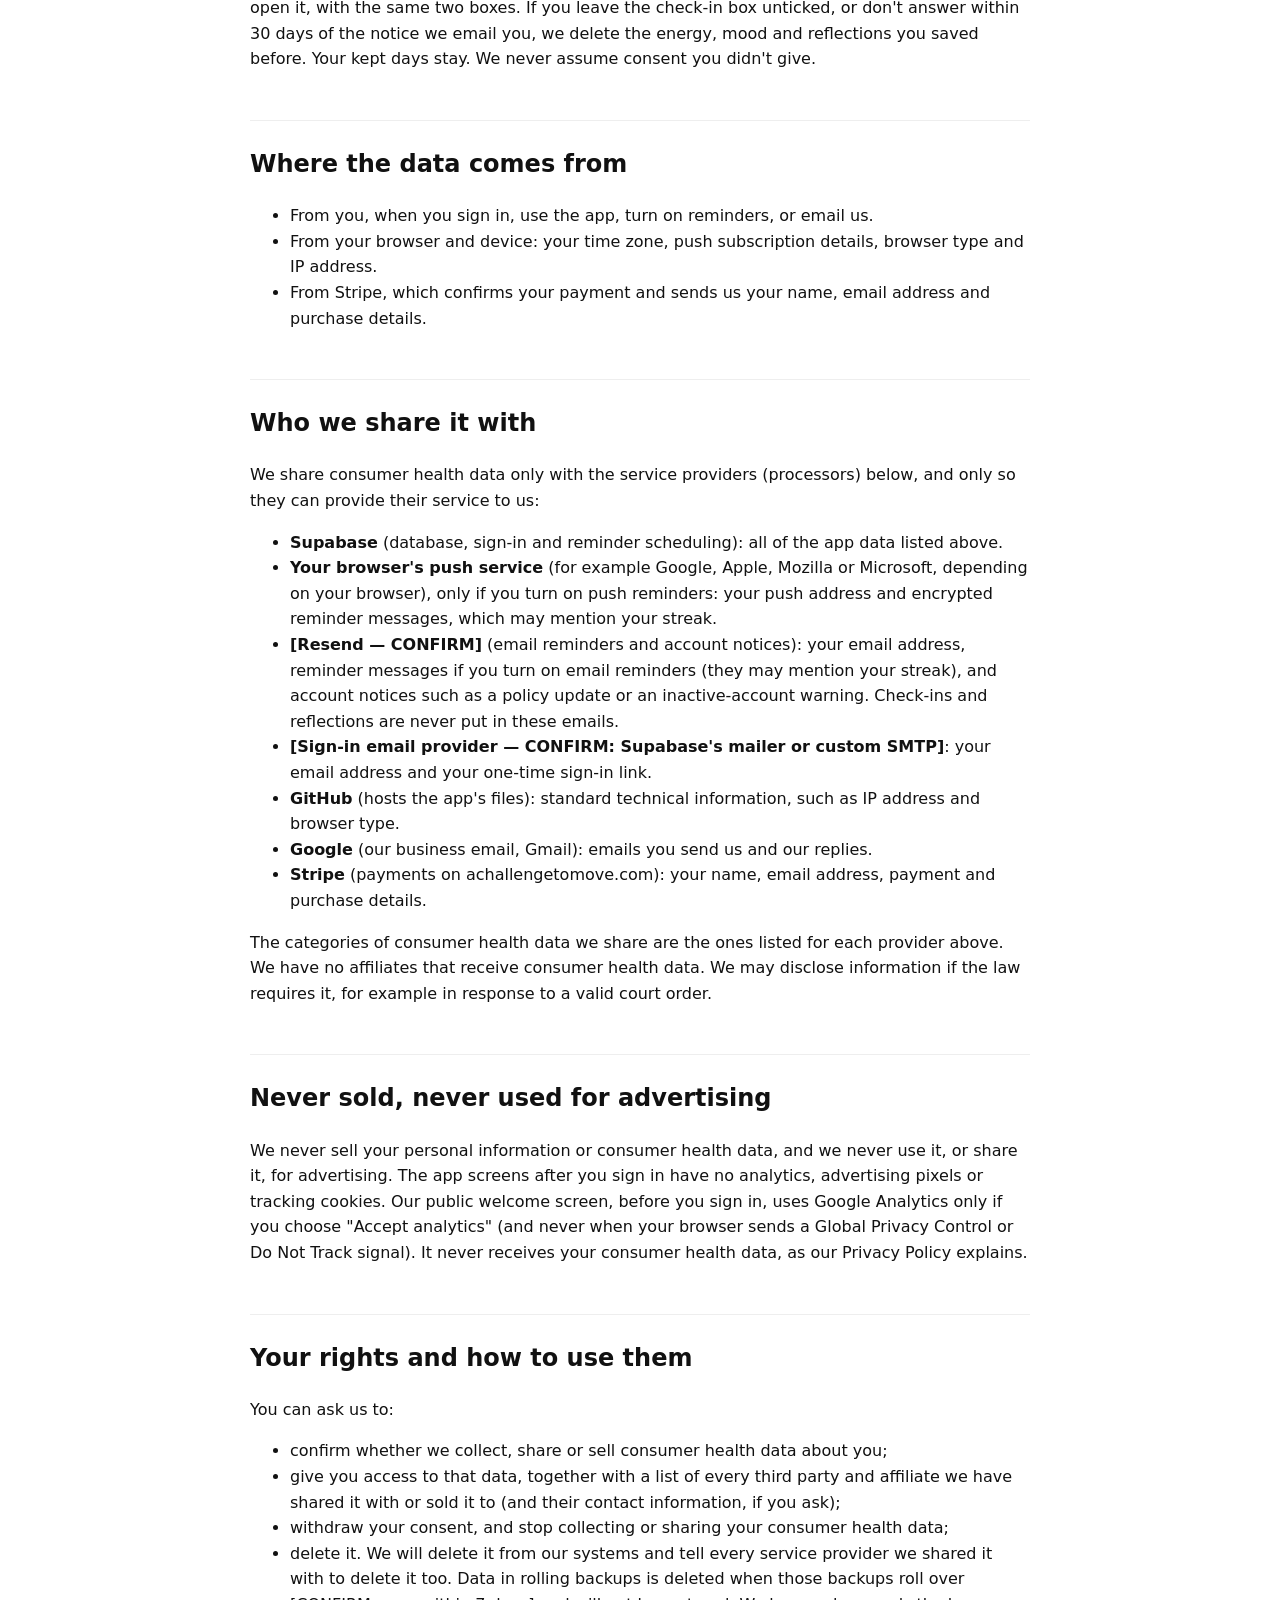
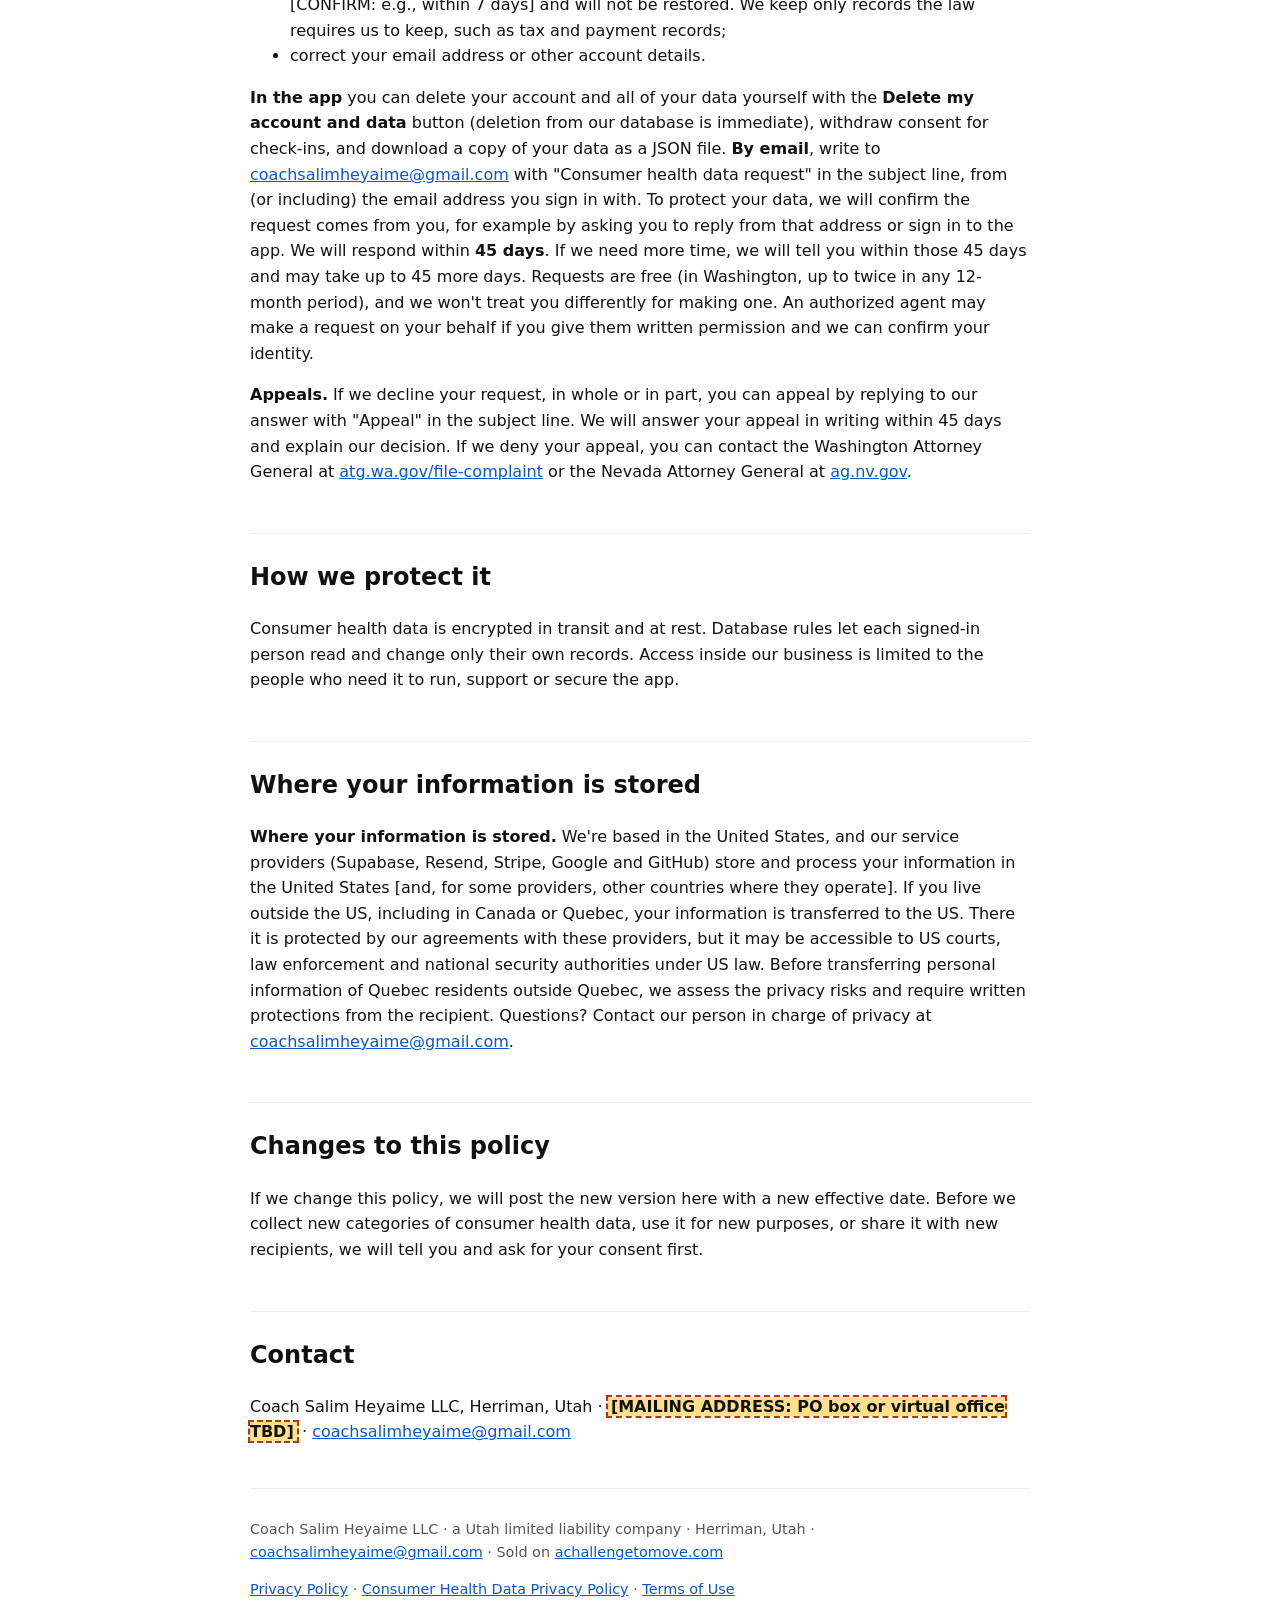
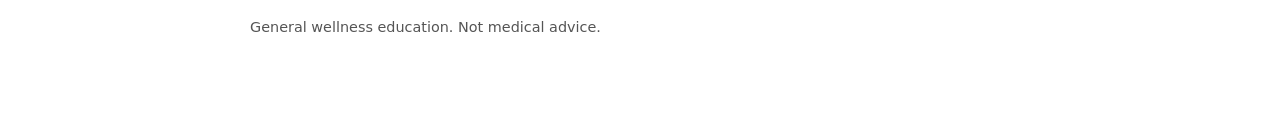
==== commit b407fcad: "GA consent gate (preview, A): merge preview/privacy-rights-ship into preview/ga-public; GA on the si" ====
--- a/consumer-health-data/index.html
+++ b/consumer-health-data/index.html
@@ -66,7 +66,7 @@
 <p>The categories of consumer health data we share are the ones listed for each provider above. We have no affiliates that receive consumer health data. We may disclose information if the law requires it, for example in response to a valid court order.</p>
 
 <h2>Never sold, never used for advertising</h2>
-<p>We never sell your personal information or consumer health data, and we never use it, or share it, for advertising. The app has no analytics, advertising pixels or tracking cookies.</p>
+<p>We never sell your personal information or consumer health data, and we never use it, or share it, for advertising. The app screens after you sign in have no analytics, advertising pixels or tracking cookies. Our public welcome screen, before you sign in, uses Google Analytics only if you choose "Accept analytics" (and never when your browser sends a Global Privacy Control or Do Not Track signal). It never receives your consumer health data, as our Privacy Policy explains.</p>
 
 <h2>Your rights and how to use them</h2>
 <p>You can ask us to:</p>
